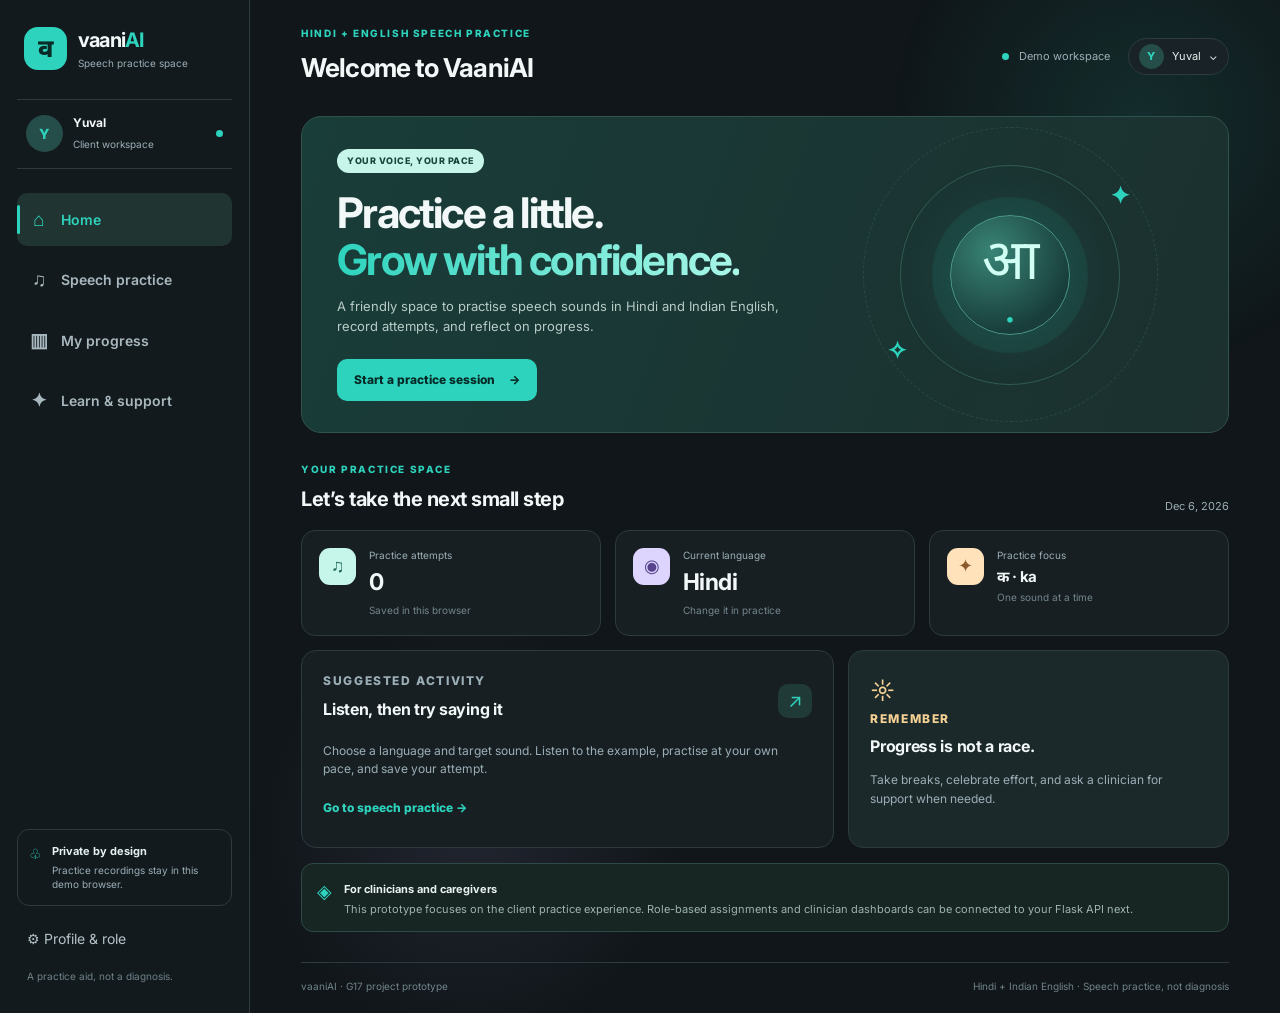
==== index.html @ ef5c7422 "Add files via upload" ====
<!doctype html>
<html lang="en">
<head>
  <meta charset="utf-8">
  <meta name="viewport" content="width=device-width,initial-scale=1">
  <title>VaaniAI | Speech Practice</title>
  <link rel="stylesheet" href="styles.css">
  <link rel="stylesheet" href="animations.css">
  <link rel="preconnect" href="https://fonts.googleapis.com">
  <link href="https://fonts.googleapis.com/css2?family=Inter:wght@400;500;600;700;800&family=Noto+Sans+Devanagari:wght@400;500;600;700&display=swap" rel="stylesheet">
</head>
<body>
<div class="app">
  <aside class="sidebar" id="sidebar">
    <a class="brand" href="#" aria-label="VaaniAI home"><span class="logo">व</span><span><b>vaani<span>AI</span></b><small>Speech practice space</small></span></a>
    <div class="user-card"><div class="user-avatar" id="userAvatar">Y</div><div><strong id="userName">Yuval</strong><small id="roleLabel">Client workspace</small></div><span class="online-dot"></span></div>
    <nav>
      <button class="nav active" data-tab="home"><span>⌂</span> Home</button>
      <button class="nav" data-tab="practice"><span>♫</span> Speech practice</button>
      <button class="nav" data-tab="progress"><span>▥</span> My progress</button>
      <button class="nav" data-tab="learn"><span>✦</span> Learn & support</button>
    </nav>
    <div class="side-bottom">
      <div class="privacy"><span>♧</span><div><b>Private by design</b><small>Practice recordings stay in this demo browser.</small></div></div>
      <button class="side-action" id="profileBtn">⚙ Profile & role</button>
      <p class="side-foot">A practice aid, not a diagnosis.</p>
    </div>
  </aside>

  <main class="main">
    <header class="topbar">
      <button class="menu-button" id="menuButton" aria-label="Open menu">☰</button>
      <div><p class="overline">HINDI + ENGLISH SPEECH PRACTICE</p><h1 id="pageTitle">Welcome to VaaniAI</h1></div>
      <div class="top-right"><span class="secure"><i></i> Demo workspace</span><button class="user-chip" id="userChip"><span id="chipInitial">Y</span><span id="chipName">Yuval</span>⌄</button></div>
    </header>

    <section class="screen active" id="home">
      <div class="welcome">
        <div class="welcome-copy">
          <span class="tag">YOUR VOICE, YOUR PACE</span>
          <h2>Practice a little.<br><em>Grow with confidence.</em></h2>
          <p>A friendly space to practise speech sounds in Hindi and Indian English, record attempts, and reflect on progress.</p>
          <button class="button primary" data-go="practice">Start a practice session <span>→</span></button>
        </div>
        <div class="welcome-art" aria-hidden="true"><div class="ring ring1"></div><div class="ring ring2"></div><div class="speech-orb"><em id="orbLetter">आ</em><span>•</span></div><div class="wave"><i></i><i></i><i></i><i></i><i></i><i></i><i></i><i></i><i></i><i></i><i></i></div><b class="star star1">✦</b><b class="star star2">✧</b></div>
      </div>
      <div class="section-head"><div><p class="overline">YOUR PRACTICE SPACE</p><h2>Let’s take the next small step</h2></div><span class="date" id="today"></span></div>
      <div class="metrics">
        <article class="metric"><span class="metric-icon teal">♫</span><div><small>Practice attempts</small><strong id="attemptCount">0</strong><p>Saved in this browser</p></div></article>
        <article class="metric"><span class="metric-icon violet">◉</span><div><small>Current language</small><strong id="homeLanguage">Hindi</strong><p>Change it in practice</p></div></article>
        <article class="metric"><span class="metric-icon amber">✦</span><div><small>Practice focus</small><strong class="small-strong" id="homeFocus">Choose a sound</strong><p>One sound at a time</p></div></article>
      </div>
      <div class="home-grid">
        <article class="panel next-step"><div class="panel-head"><div><p class="overline">SUGGESTED ACTIVITY</p><h3>Listen, then try saying it</h3></div><span class="arrow-bubble">↗</span></div><p>Choose a language and target sound. Listen to the example, practise at your own pace, and save your attempt.</p><button class="link-button" data-go="practice">Go to speech practice →</button></article>
        <article class="panel encouragement"><span class="sun">☼</span><p class="overline">REMEMBER</p><h3>Progress is not a race.</h3><p>Take breaks, celebrate effort, and ask a clinician for support when needed.</p></article>
      </div>
      <div class="role-strip"><span>◈</span><div><b>For clinicians and caregivers</b><p>This prototype focuses on the client practice experience. Role-based assignments and clinician dashboards can be connected to your Flask API next.</p></div></div>
    </section>

    <section class="screen" id="practice">
      <div class="page-intro"><div><p class="overline">GUIDED TRAINING · UC2–UC9</p><h2>Speech practice</h2><p>Pick a language, select a sound, listen, and record a practice attempt.</p></div><div class="intro-symbol">♫</div></div>
      <div class="safety-note"><span>ⓘ</span><p><b>Friendly reminder:</b> this interface supports practice and reflection only. It does not diagnose a speech disorder or replace a speech-language professional.</p></div>
      <div class="practice-layout">
        <div class="panel practice-settings">
          <div class="panel-title"><span class="number">01</span><div><h3>Choose your practice</h3><p>Start with a language and target sound.</p></div></div>
          <label class="field">Practice language<select id="languageSelect"><option value="Hindi">Hindi · हिन्दी</option><option value="English">Indian English</option></select></label>
          <label class="field">Target sound<select id="soundSelect"></select></label>
          <div class="sound-card"><div class="sound-letter" id="soundLetter">क</div><div><span class="mini-label">TODAY’S SOUND</span><h3 id="soundName">क · ka</h3><p id="soundDescription">Listen to the example, then try saying it.</p></div></div>
          <div class="word-list"><span class="mini-label">PRACTICE WORDS</span><div id="wordChips"></div></div>
          <div class="practice-actions"><button class="button outline" id="listenButton">▶ Listen to example</button><button class="button primary" id="recordButton">● Start recording</button></div>
          <p class="record-status" id="recordStatus">Microphone is off. Start recording when you’re ready.</p>
        </div>
        <div class="panel activity-panel">
          <div class="panel-title"><span class="number">02</span><div><h3>Your attempt</h3><p>Record locally and review before saving.</p></div></div>
          <div class="record-visual" id="recordVisual"><div class="mic-circle">🎙</div><div class="visual-bars"><i></i><i></i><i></i><i></i><i></i><i></i><i></i><i></i><i></i><i></i><i></i><i></i><i></i></div><b id="recordVisualText">Ready when you are</b><small id="recordTimer">00:00</small></div>
          <audio id="audioPlayback" controls hidden></audio>
          <label class="field">How did it feel? <select id="feelingSelect"><option>Easy</option><option>Okay with practice</option><option>Challenging</option><option>Prefer not to say</option></select></label>
          <label class="field">Optional note<textarea id="attemptNote" rows="3" placeholder="What did you notice? (optional)"></textarea></label>
          <button class="button primary full" id="saveAttempt">Save practice attempt</button>
          <p class="small-disclaimer">Prototype note: recordings stay in memory during this page session and are not uploaded to a server.</p>
        </div>
      </div>
    </section>

    <section class="screen" id="progress">
      <div class="page-intro"><div><p class="overline">YOUR JOURNEY</p><h2>My progress</h2><p>Review saved attempts and notice your practice habits over time.</p></div><div class="intro-symbol">▥</div></div>
      <div class="progress-summary">
        <article class="progress-card"><small>Saved attempts</small><strong id="progressTotal">0</strong><span>Across all practice sessions</span></article>
        <article class="progress-card"><small>Languages explored</small><strong id="languageTotal">0</strong><span>Based on saved attempts</span></article>
        <article class="progress-card"><small>Most practised sound</small><strong id="mostPracticed">—</strong><span>From your saved attempts</span></article>
      </div>
      <div class="panel history-panel"><div class="panel-head"><div><p class="overline">SESSION LOG</p><h3>Your recent attempts</h3></div><button class="button outline" id="exportButton">Export CSV ↓</button></div><div id="attemptHistory" class="attempt-history"></div></div>
      <div class="role-strip"><span>ⓘ</span><div><b>About progress feedback</b><p>These counts describe saved practice activity only. They are not clinical scores, speech accuracy measurements, or a diagnosis.</p></div></div>
    </section>

    <section class="screen" id="learn">
      <div class="page-intro"><div><p class="overline">SUPPORTIVE PRACTICE</p><h2>Learn & support</h2><p>Simple tips for a calm, positive practice routine.</p></div><div class="intro-symbol">✦</div></div>
      <div class="feature-resource"><div class="feature-symbol">आ</div><div><span class="tag">START HERE</span><h3>Make practice feel comfortable</h3><p>Choose a quiet place, keep practice sessions short, and encourage trying without pressure. Every attempt is useful information.</p></div></div>
      <div class="resource-grid">
        <article class="resource-card"><div class="resource-icon teal">耳</div><span class="mini-label">LISTENING</span><h3>Listen before speaking</h3><p>Listen to the example sound carefully. Repeat it at a comfortable pace and take breaks when needed.</p><button class="link-button learn-more" data-topic="listening">Read tips →</button></article>
        <article class="resource-card"><div class="resource-icon violet">♫</div><span class="mini-label">SPEAKING</span><h3>Practise without pressure</h3><p>Try a sound in a word, then return to it later. Avoid treating one difficult attempt as failure.</p><button class="link-button learn-more" data-topic="speaking">Read tips →</button></article>
        <article class="resource-card"><div class="resource-icon amber">♡</div><span class="mini-label">CAREGIVERS</span><h3>Encourage communication</h3><p>Listen patiently, allow time to respond, and praise effort rather than demanding perfect repetition.</p><button class="link-button learn-more" data-topic="caregiver">Read tips →</button></article>
        <article class="resource-card"><div class="resource-icon blue">♧</div><span class="mini-label">CLINICIANS</span><h3>Use professional guidance</h3><p>Practice targets and interpretations should be guided by a qualified speech-language professional.</p><button class="link-button learn-more" data-topic="clinician">Read tips →</button></article>
      </div>
      <div class="safety-note"><span>ⓘ</span><p>VaaniAI is designed as a practice aid. Do not use this demo to make diagnostic decisions. Seek a qualified professional for concerns about speech development.</p></div>
    </section>

    <footer><span>vaaniAI · G17 project prototype</span><span>Hindi + Indian English · Speech practice, not diagnosis</span></footer>
  </main>
</div>

<div class="toast" id="toast" role="status" aria-live="polite"></div>
<div class="modal-shade" id="modalShade" hidden><div class="modal" role="dialog" aria-modal="true" aria-labelledby="modalTitle"><button class="modal-x" id="modalX" aria-label="Close">×</button><p class="overline">PRACTICE GUIDANCE</p><h2 id="modalTitle">Helpful tips</h2><div id="modalContent"></div><button class="button primary" id="modalOkay">Got it</button></div></div>
<script src="app.js"></script>
</body>
</html>
---- styles.css ----
*{box-sizing:border-box} :root{--bg:#101619;--panel:#171f23;--panel2:#1c282b;--line:#2d3b41;--text:#f2f7f7;--muted:#9baeb6;--teal:#2ed3bd;--teal2:#baf4e9;--violet:#ded5ff;--amber:#ffe2ba;--blue:#d6eaff}body{margin:0;background:var(--bg);color:var(--text);font:14px/1.55 Inter,"Noto Sans Devanagari",sans-serif}button,input,select,textarea{font:inherit}button{cursor:pointer}.app{display:flex;min-height:100vh}.sidebar{width:250px;flex-shrink:0;background:#131a1e;border-right:1px solid var(--line);padding:25px 17px 18px;display:flex;flex-direction:column;min-height:100vh}.brand{display:flex;align-items:center;gap:11px;padding:0 7px 27px;text-decoration:none;color:var(--text)}.logo{width:43px;height:43px;border-radius:14px;display:grid;place-items:center;background:var(--teal);color:#092a26;font-size:25px;font-weight:800}.brand b{font-size:20px;letter-spacing:-.8px}.brand b span{color:var(--teal)}.brand small{display:block;color:var(--muted);font-size:10px;margin-top:0}.user-card{display:flex;align-items:center;gap:10px;padding:14px 9px;border-block:1px solid var(--line);margin-bottom:24px}.user-avatar{width:37px;height:37px;border-radius:50%;display:grid;place-items:center;background:#254d49;color:var(--teal);font-weight:800}.user-card strong{font-size:12px;display:block}.user-card small{font-size:10px;color:var(--muted)}.online-dot{width:7px;height:7px;border-radius:50%;background:var(--teal);margin-left:auto}.sidebar nav{display:grid;gap:7px}.nav{display:flex;gap:13px;align-items:center;border:0;background:transparent;color:#a8b8be;text-align:left;padding:12px 13px;border-radius:10px;font-weight:600}.nav span{width:18px;font-size:19px;text-align:center}.nav:hover,.nav.active{background:#203431;color:var(--teal)}.side-bottom{margin-top:auto}.privacy{display:flex;gap:10px;padding:13px 11px;border:1px solid var(--line);border-radius:12px;color:var(--teal);margin-bottom:12px}.privacy b{display:block;color:#e5f0f0;font-size:11px}.privacy small{display:block;color:var(--muted);font-size:10px;line-height:1.45;margin-top:3px}.side-action{background:transparent;border:0;color:#b5c3c8;padding:10px;width:100%;text-align:left}.side-foot{color:#6f8289;font-size:10px;padding:0 10px}.main{width:calc(100% - 250px);max-width:1600px;padding:26px clamp(20px,4vw,58px) 18px;margin:0 auto}.topbar{display:flex;align-items:center;justify-content:space-between;gap:16px;margin-bottom:28px}.overline{font-size:10px;letter-spacing:1.6px;font-weight:800;color:var(--teal);margin:0 0 6px}.topbar h1{font-size:26px;letter-spacing:-.9px;margin:0}.top-right{display:flex;align-items:center;gap:18px}.secure{font-size:11px;color:var(--muted)}.secure i{display:inline-block;width:7px;height:7px;border-radius:50%;background:var(--teal);margin-right:7px;box-shadow:0 0 0 4px #203b37}.user-chip{display:flex;align-items:center;gap:8px;background:#192226;border:1px solid var(--line);border-radius:24px;padding:5px 10px;color:#e9f0f1;font-size:11px}.user-chip span:first-child{width:25px;height:25px;border-radius:50%;display:grid;place-items:center;background:#254d49;color:var(--teal);font-weight:800}.menu-button{display:none;background:#1b2529;border:1px solid var(--line);color:var(--text);border-radius:9px;padding:8px}.screen{display:none;animation:appear .2s ease}.screen.active{display:block}@keyframes appear{from{opacity:.4;transform:translateY(3px)}to{opacity:1;transform:none}}.welcome{min-height:285px;border:1px solid #31534d;border-radius:20px;background:linear-gradient(110deg,#193d39,#1b302f 62%,#202d30);padding:31px 35px;display:flex;align-items:center;position:relative;overflow:hidden}.welcome-copy{max-width:520px;position:relative;z-index:2}.tag{display:inline-block;border-radius:30px;background:#c7f5e9;color:#17463d;padding:5px 10px;font-size:9px;letter-spacing:.5px;font-weight:800}.welcome h2{font-size:clamp(31px,3.3vw,44px);line-height:1.12;letter-spacing:-1.8px;margin:16px 0 13px}.welcome h2 em{font-style:normal;color:var(--teal)}.welcome p{color:#b7cbc7;font-size:13px;max-width:450px;margin:0 0 22px}.button{display:inline-flex;align-items:center;justify-content:center;gap:14px;padding:11px 16px;border-radius:10px;font-size:12px;font-weight:800;border:1px solid transparent;transition:.15s}.button:hover{transform:translateY(-1px);filter:brightness(1.06)}.primary{background:var(--teal);color:#062a26}.outline{background:transparent;border-color:#3a4a50;color:#e9f0f0}.welcome-art{position:absolute;right:2%;top:0;width:43%;height:100%;display:grid;place-items:center}.ring{position:absolute;width:220px;height:220px;border:1px solid #4e8b7e77;border-radius:50%}.ring2{width:295px;height:295px;border-style:dashed;opacity:.6}.speech-orb{width:120px;height:120px;border-radius:50%;display:grid;place-items:center;background:radial-gradient(circle at 35% 30%,#398476,#183d3a 72%);border:1px solid #4a9987;box-shadow:0 0 0 18px #2ed3bd13,0 0 60px #2ed3bd25;color:#d1fff4;font-size:56px;z-index:2}.speech-orb span{font-size:18px;color:var(--teal)}.wave{position:absolute;display:flex;align-items:center;gap:6px;opacity:.2}.wave i{width:4px;height:28px;background:var(--teal);border-radius:9px}.wave i:nth-child(2n){height:60px}.wave i:nth-child(3n){height:90px}.star{position:absolute;color:var(--teal);font-size:24px}.star1{top:19%;right:20%}.star2{bottom:20%;left:19%}.section-head{display:flex;align-items:end;justify-content:space-between;margin:29px 0 15px}.section-head h2{font-size:20px;margin:0;letter-spacing:-.5px}.date{font-size:11px;color:var(--muted)}.metrics{display:grid;grid-template-columns:repeat(3,minmax(0,1fr));gap:14px}.metric{background:var(--panel);border:1px solid var(--line);border-radius:14px;padding:17px;display:flex;gap:13px;align-items:flex-start}.metric-icon{width:37px;height:37px;flex-shrink:0;border-radius:11px;display:grid;place-items:center;font-size:18px}.metric-icon.teal,.resource-icon.teal{background:#c6f5e9;color:#1d655a}.metric-icon.violet,.resource-icon.violet{background:var(--violet);color:#58438d}.metric-icon.amber,.resource-icon.amber{background:var(--amber);color:#8a5a2c}.resource-icon.blue{background:var(--blue);color:#315d80}.metric small{display:block;color:var(--muted);font-size:10px}.metric strong{display:block;font-size:23px;letter-spacing:-.6px;margin:2px 0}.metric strong.small-strong{font-size:15px}.metric p{font-size:10px;color:#73868d;margin:0}.home-grid{display:grid;grid-template-columns:1.4fr 1fr;gap:14px;margin-top:14px}.panel{background:var(--panel);border:1px solid var(--line);border-radius:15px;padding:21px}.panel-head{display:flex;justify-content:space-between;align-items:center;gap:15px}.panel h3{font-size:16px;margin:0 0 8px;letter-spacing:-.3px}.panel p{color:var(--muted);font-size:12px}.next-step>p{max-width:540px}.arrow-bubble{width:34px;height:34px;border-radius:10px;display:grid;place-items:center;background:#203b37;color:var(--teal);font-size:19px}.link-button{background:transparent;border:0;color:var(--teal);font-size:12px;font-weight:800;padding:8px 0}.encouragement{background:#1c292b}.sun{font-size:24px;color:#f5d294}.encouragement .overline{color:#f5d294}.role-strip{display:flex;gap:12px;align-items:flex-start;margin-top:15px;border:1px solid #2f4a46;background:#172523;border-radius:12px;padding:13px 15px;color:var(--teal)}.role-strip>span{font-size:19px}.role-strip b{color:#e8f3f1;font-size:11px}.role-strip p{font-size:11px;color:#9eb4b0;margin:3px 0 0}.page-intro{display:flex;justify-content:space-between;align-items:center;margin:4px 0 22px}.page-intro h2{font-size:27px;letter-spacing:-.8px;margin:0}.page-intro p:not(.overline){color:var(--muted);font-size:12px;margin:5px 0 0}.intro-symbol{width:55px;height:55px;flex-shrink:0;border-radius:17px;background:#1c3c38;border:1px solid #31524c;color:var(--teal);display:grid;place-items:center;font-size:27px}.safety-note{display:flex;gap:12px;background:#192c2c;border:1px solid #31524b;border-radius:12px;padding:12px 15px;color:#b7d1cc;margin-bottom:16px}.safety-note>span{font-size:18px;color:var(--teal)}.safety-note p{font-size:11px;margin:0}.safety-note b{color:#e9fbf7}.practice-layout{display:grid;grid-template-columns:1.15fr 1fr;gap:15px}.panel-title{display:flex;align-items:center;gap:12px;margin-bottom:22px}.number{width:37px;height:37px;flex-shrink:0;display:grid;place-items:center;background:#244642;color:var(--teal);border-radius:11px;font-weight:800}.panel-title h3{margin:0;font-size:15px}.panel-title p{margin:3px 0 0;font-size:11px}.field{display:flex;flex-direction:column;gap:7px;color:#dce7e8;font-size:11px;font-weight:700;margin-bottom:15px}.field select,.field textarea{width:100%;background:#11191d;border:1px solid #34444a;border-radius:9px;padding:11px 12px;color:#dfe9e9;outline:none}.field select:focus,.field textarea:focus{border-color:var(--teal)}.field textarea{resize:vertical}.sound-card{display:flex;align-items:center;gap:15px;background:#1b2d2d;border:1px solid #31504b;border-radius:13px;padding:15px;margin:18px 0}.sound-letter{width:62px;height:62px;display:grid;place-items:center;background:#c8f5e9;color:#174c42;border-radius:15px;font-size:31px;font-family:"Noto Sans Devanagari",sans-serif}.mini-label{font-size:9px;letter-spacing:1.1px;color:var(--teal);font-weight:800}.sound-card h3{font-size:17px;margin:2px 0}.sound-card p{font-size:11px;margin:0}.word-list{margin-bottom:19px}.word-list>div{display:flex;flex-wrap:wrap;gap:7px;margin-top:8px}.word-chip{border:1px solid #36474c;background:#202a2e;border-radius:8px;padding:5px 9px;color:#dce8e8;font-size:11px}.practice-actions{display:flex;gap:9px;flex-wrap:wrap}.record-status{font-size:10px!important;margin:10px 0 0!important}.record-visual{min-height:190px;display:flex;flex-direction:column;align-items:center;justify-content:center;border:1px dashed #3c5558;background:radial-gradient(circle,#203735,#172124 68%);border-radius:14px;margin-bottom:18px;position:relative;overflow:hidden}.mic-circle{width:60px;height:60px;border-radius:50%;display:grid;place-items:center;background:#264d47;font-size:27px;box-shadow:0 0 0 10px #2ed3bd10}.visual-bars{height:40px;display:flex;align-items:center;gap:4px;margin:11px 0}.visual-bars i{width:3px;height:9px;background:#3f8278;border-radius:5px}.record-visual.recording .visual-bars i{animation:pulse .6s infinite alternate}.visual-bars i:nth-child(2n){animation-delay:.15s}.visual-bars i:nth-child(3n){animation-delay:.3s}@keyframes pulse{to{height:35px;background:var(--teal)}}.record-visual b{font-size:11px}.record-visual small{color:var(--muted);margin-top:3px}.full{width:100%}.small-disclaimer{font-size:10px!important;color:#71868c!important;margin:12px 0 0}.progress-summary{display:grid;grid-template-columns:repeat(3,minmax(0,1fr));gap:14px;margin-bottom:16px}.progress-card{background:var(--panel);border:1px solid var(--line);border-radius:14px;padding:19px}.progress-card small,.progress-card span{display:block;color:var(--muted);font-size:10px}.progress-card strong{display:block;font-size:27px;margin:7px 0 2px}.history-panel{padding:22px}.attempt-history{display:grid;gap:10px;margin-top:16px}.attempt-row{display:flex;justify-content:space-between;gap:14px;padding:14px;border:1px solid #2d3b41;border-radius:11px;background:#141c20}.attempt-row h4{margin:0 0 4px;font-size:12px}.attempt-row p{margin:3px 0;font-size:10px;white-space:pre-wrap}.attempt-tag{font-size:10px;color:var(--teal);white-space:nowrap}.empty{padding:40px 15px;text-align:center;border:1px dashed #35464b;border-radius:12px;color:var(--muted);font-size:12px}.feature-resource{display:flex;gap:18px;align-items:center;padding:23px;background:linear-gradient(110deg,#1b3c38,#202c2d);border:1px solid #34534d;border-radius:16px;margin-bottom:16px}.feature-symbol{width:68px;height:68px;flex-shrink:0;display:grid;place-items:center;background:#2c655a;border-radius:18px;color:#d3fff3;font-size:34px;font-family:"Noto Sans Devanagari",sans-serif}.feature-resource h3{font-size:19px;margin:10px 0 4px}.feature-resource p{font-size:12px;color:#b6c9c5;margin:0;max-width:720px}.resource-grid{display:grid;grid-template-columns:repeat(2,minmax(0,1fr));gap:14px}.resource-card{padding:20px;background:var(--panel);border:1px solid var(--line);border-radius:14px}.resource-icon{width:39px;height:39px;border-radius:11px;display:grid;place-items:center;font-size:18px;margin-bottom:13px}.resource-card h3{font-size:15px;margin:7px 0}.resource-card p{font-size:11px;color:var(--muted);min-height:42px}.main footer{display:flex;justify-content:space-between;gap:10px;border-top:1px solid var(--line);padding-top:16px;margin-top:30px;color:#71848b;font-size:10px}.toast{position:fixed;right:24px;bottom:24px;z-index:30;background:#d1f8ed;color:#133c36;padding:13px 17px;border-radius:10px;box-shadow:0 10px 30px #0005;font-weight:800;font-size:12px;opacity:0;transform:translateY(8px);pointer-events:none;transition:.2s}.toast.show{opacity:1;transform:none}.modal-shade{position:fixed;inset:0;background:#0009;display:grid;place-items:center;padding:20px;z-index:40}.modal-shade[hidden]{display:none}.modal{width:min(100%,470px);background:#172125;border:1px solid var(--line);border-radius:17px;padding:27px;position:relative}.modal h2{margin:0 0 12px;font-size:22px}.modal li,.modal p{font-size:12px;color:#b7c7cc}.modal-x{position:absolute;right:15px;top:10px;border:0;background:none;color:var(--muted);font-size:27px}.menu-button{font-size:18px}
@media(max-width:1050px){.sidebar{width:220px}.main{width:calc(100% - 220px);padding:23px}.welcome{padding:26px}.welcome-art{right:-7%;width:42%}.home-grid{grid-template-columns:1fr}.practice-layout{grid-template-columns:1fr}.metrics{gap:9px}.metric{padding:13px;gap:9px}}
@media(max-width:720px){.app{display:block}.sidebar{position:fixed;z-index:50;left:-270px;top:0;bottom:0;width:250px;transition:left .25s;box-shadow:15px 0 35px #0005}.sidebar.open{left:0}.main{width:100%;padding:18px 15px}.topbar{justify-content:flex-start;gap:10px;margin-bottom:22px}.menu-button{display:block}.topbar h1{font-size:21px}.top-right{margin-left:auto;gap:7px}.secure{display:none}.user-chip{padding:4px 6px}.user-chip #chipName{display:none}.welcome{min-height:330px;padding:24px 20px;align-items:flex-start}.welcome h2{font-size:33px}.welcome-copy{max-width:100%}.welcome p{max-width:95%}.welcome-art{width:80%;height:150px;right:-22%;top:auto;bottom:-20px;opacity:.35}.speech-orb{width:85px;height:85px;font-size:42px}.ring{width:150px;height:150px}.ring2{width:205px;height:205px}.section-head{align-items:flex-start;flex-direction:column;gap:8px}.section-head h2{font-size:18px}.metrics,.progress-summary{grid-template-columns:1fr}.metric{align-items:center}.metric-icon{flex-shrink:0}.page-intro h2{font-size:23px}.intro-symbol{width:45px;height:45px}.page-intro{gap:10px}.practice-actions .button{flex:1}.panel{padding:17px}.form-footer{flex-direction:column}.resource-grid{grid-template-columns:1fr}.feature-resource{align-items:flex-start;padding:17px;gap:13px}.feature-symbol{width:48px;height:48px;font-size:25px}.feature-resource h3{font-size:16px}.main footer{flex-direction:column}.panel-head{align-items:flex-start}.attempt-row{flex-direction:column}.attempt-tag{white-space:normal}}
---- animations.css ----
/* ==========================================================================
   VaaniAI — animation layer
   Load AFTER styles.css. Everything here is decorative; the
   prefers-reduced-motion block at the bottom switches it all off.
   ========================================================================== */

:root{
  --ease-out:cubic-bezier(.22,1,.36,1);
  --ease-spring:cubic-bezier(.34,1.56,.64,1);
}

/* ---------- Shared keyframes ---------- */
@keyframes riseIn{from{opacity:0;transform:translateY(16px)}}
@keyframes fadeIn{from{opacity:0}}
@keyframes dropIn{from{opacity:0;transform:translateY(-12px)}}
@keyframes slideInLeft{from{opacity:0;transform:translateX(-28px)}}
@keyframes slideIn{from{opacity:0;transform:translateX(-18px)}}
@keyframes screenIn{from{opacity:0;transform:translateY(10px)}}
@keyframes bob{0%,100%{transform:translateY(0)}50%{transform:translateY(-6px)}}
@keyframes spinSlow{to{transform:rotate(360deg)}}
@keyframes blink{0%,100%{opacity:1}50%{opacity:.25}}
@keyframes ping{0%{box-shadow:0 0 0 0 #2ed3bd88}70%,100%{box-shadow:0 0 0 8px #2ed3bd00}}
@keyframes btnGlow{0%,100%{box-shadow:0 0 0 0 #2ed3bd55}50%{box-shadow:0 0 0 10px #2ed3bd00}}
@keyframes bump{0%{transform:scale(.7);opacity:.4}60%{transform:scale(1.18);opacity:1}100%{transform:none;opacity:1}}

/* ---------- Ambient background glow ---------- */
body::before,body::after{content:"";position:fixed;z-index:-1;border-radius:50%;pointer-events:none}
body::before{width:520px;height:520px;top:-140px;right:-120px;background:radial-gradient(circle,#2ed3bd1f,transparent 68%);animation:drift1 18s ease-in-out infinite alternate}
body::after{width:460px;height:460px;bottom:-160px;left:240px;background:radial-gradient(circle,#b9a6ff1a,transparent 68%);animation:drift2 22s ease-in-out infinite alternate}
@keyframes drift1{to{transform:translate3d(-160px,120px,0) scale(1.15)}}
@keyframes drift2{to{transform:translate3d(180px,-110px,0) scale(1.2)}}

/* ---------- Sidebar ---------- */
@media(min-width:721px){
  .sidebar{animation:slideInLeft .6s var(--ease-out) backwards}
}
.logo{transition:transform .35s var(--ease-spring);animation:bump .8s var(--ease-spring) .2s backwards}
.brand:hover .logo{transform:rotate(-8deg) scale(1.08)}
.user-card{animation:riseIn .5s var(--ease-out) .2s backwards}
.online-dot,.secure i{animation:ping 2s ease-out infinite}
.secure i{box-shadow:none}

.nav{position:relative;transition:background .25s,color .25s,transform .25s var(--ease-out);animation:riseIn .5s var(--ease-out) backwards}
.sidebar nav .nav:nth-child(1){animation-delay:.3s}
.sidebar nav .nav:nth-child(2){animation-delay:.36s}
.sidebar nav .nav:nth-child(3){animation-delay:.42s}
.sidebar nav .nav:nth-child(4){animation-delay:.48s}
.nav:hover{transform:translateX(4px)}
.nav span{display:inline-block;transition:transform .3s var(--ease-spring)}
.nav:hover span{transform:rotate(-12deg) scale(1.2)}
.nav.active::before{content:"";position:absolute;left:0;top:22%;bottom:22%;width:3px;border-radius:3px;background:var(--teal);animation:barGrow .4s var(--ease-spring)}
@keyframes barGrow{from{transform:scaleY(0)}}
.privacy,.side-action{transition:border-color .25s,color .25s,background .25s}
.privacy:hover{border-color:#3f6a63}
.side-action:hover{color:var(--teal)}

/* ---------- Top bar ---------- */
.topbar{animation:dropIn .5s var(--ease-out) backwards}
#pageTitle.swap{animation:titleSwap .45s var(--ease-out)}
@keyframes titleSwap{from{opacity:0;transform:translateY(10px);filter:blur(4px)}}
.user-chip{transition:transform .25s var(--ease-spring),border-color .25s,background .25s}
.user-chip:hover{transform:translateY(-2px);border-color:var(--teal)}
.menu-button{transition:transform .25s var(--ease-spring)}
.menu-button:active{transform:scale(.9)}

/* ---------- Screen transitions & staggered reveals ---------- */
.screen.active{animation:screenIn .4s var(--ease-out) backwards}
.screen.active>*{animation:riseIn .6s var(--ease-out) backwards}
.screen.active>*:nth-child(1){animation-delay:.04s}
.screen.active>*:nth-child(2){animation-delay:.1s}
.screen.active>*:nth-child(3){animation-delay:.16s}
.screen.active>*:nth-child(4){animation-delay:.22s}
.screen.active>*:nth-child(5){animation-delay:.28s}
.screen.active>*:nth-child(n+6){animation-delay:.34s}
/* grids hand the stagger down to their own children */
.screen.active>.metrics,.screen.active>.progress-summary,.screen.active>.home-grid,
.screen.active>.resource-grid,.screen.active>.practice-layout{animation:none}
.metrics>*,.progress-summary>*,.home-grid>*,.resource-grid>*,.practice-layout>*{animation:riseIn .6s var(--ease-out) backwards}
.metrics>:nth-child(1),.progress-summary>:nth-child(1),.home-grid>:nth-child(1),.resource-grid>:nth-child(1),.practice-layout>:nth-child(1){animation-delay:.2s}
.metrics>:nth-child(2),.progress-summary>:nth-child(2),.home-grid>:nth-child(2),.resource-grid>:nth-child(2),.practice-layout>:nth-child(2){animation-delay:.28s}
.metrics>:nth-child(3),.progress-summary>:nth-child(3),.resource-grid>:nth-child(3){animation-delay:.36s}
.resource-grid>:nth-child(4){animation-delay:.44s}

/* ---------- Home hero ---------- */
.screen.active>.welcome{
  animation:riseIn .6s var(--ease-out) backwards,bgShift 14s ease-in-out infinite alternate;
  background-size:160% 160%;
}
@keyframes bgShift{from{background-position:0 50%}to{background-position:100% 50%}}
.welcome-copy>*{animation:riseIn .7s var(--ease-out) backwards}
.welcome-copy>:nth-child(1){animation-delay:.15s}
.welcome-copy>:nth-child(2){animation-delay:.25s}
.welcome-copy>:nth-child(3){animation-delay:.35s}
.welcome-copy>.button{animation:riseIn .7s var(--ease-out) .45s backwards,btnGlow 2.8s ease-in-out 1.4s infinite}
.welcome h2 em{
  background:linear-gradient(90deg,var(--teal),#a9f7e8,var(--teal));
  background-size:200% 100%;
  -webkit-background-clip:text;background-clip:text;
  -webkit-text-fill-color:transparent;color:transparent;
  animation:shimmer 5s linear infinite;
}
@keyframes shimmer{to{background-position:200% 0}}

.ring1{animation:ringPulse 4s ease-in-out infinite}
.ring2{animation:spinSlow 40s linear infinite reverse}
@keyframes ringPulse{0%,100%{transform:scale(1);opacity:1}50%{transform:scale(1.07);opacity:.55}}
.speech-orb{animation:orbFloat 5s ease-in-out infinite,orbGlow 3s ease-in-out infinite}
@keyframes orbFloat{0%,100%{transform:translateY(0)}50%{transform:translateY(-10px)}}
@keyframes orbGlow{0%,100%{box-shadow:0 0 0 18px #2ed3bd13,0 0 60px #2ed3bd25}50%{box-shadow:0 0 0 28px #2ed3bd0a,0 0 90px #2ed3bd40}}
.speech-orb span{animation:blink 1.6s ease-in-out infinite}
#orbLetter{display:inline-block;font-style:normal;transition:opacity .3s,transform .35s var(--ease-spring)}
#orbLetter.out{opacity:0;transform:scale(.6) translateY(10px)}
.wave i{transform-origin:center;animation:eq 1.4s ease-in-out infinite}
.wave i:nth-child(3n+1){animation-delay:-.3s}
.wave i:nth-child(3n+2){animation-delay:-.7s}
.wave i:nth-child(3n){animation-delay:-1.1s}
@keyframes eq{0%,100%{transform:scaleY(.45)}50%{transform:scaleY(1.1)}}
.star{animation:twinkle 3s ease-in-out infinite}
.star2{animation-delay:1.2s}
@keyframes twinkle{0%,100%{opacity:.3;transform:scale(.8) rotate(0)}50%{opacity:1;transform:scale(1.25) rotate(20deg)}}
.sun{display:inline-block;animation:spinSlow 14s linear infinite}

/* ---------- Cards: lift, glow, spotlight ---------- */
.metric,.progress-card,.resource-card,.panel,.attempt-row,.feature-resource,.safety-note,.role-strip{
  transition:transform .3s var(--ease-out),border-color .3s,box-shadow .3s,background .3s;
}
.metric,.progress-card,.resource-card,.panel{position:relative}
.metric-icon,.resource-icon,.arrow-bubble{transition:transform .35s var(--ease-spring)}
.intro-symbol,.feature-symbol{animation:bob 4s ease-in-out infinite}
.feature-symbol{animation-duration:3.4s}

@media(hover:hover){
  .metric:hover,.progress-card:hover,.resource-card:hover{transform:translateY(-4px);border-color:#3f6a63;box-shadow:0 14px 34px #0006,0 0 0 1px #2ed3bd22}
  .panel:hover{border-color:#3a5650}
  .attempt-row:hover{transform:translateX(5px);border-color:#3f6a63}
  .metric:hover .metric-icon,.resource-card:hover .resource-icon{transform:rotate(-8deg) scale(1.12)}
  .panel:hover .arrow-bubble{transform:translate(3px,-3px) rotate(8deg)}
  .feature-resource:hover{border-color:#4a7d72}
  /* soft light that follows the pointer (--mx/--my are set from app.js) */
  .panel::before,.metric::before,.progress-card::before,.resource-card::before{
    content:"";position:absolute;inset:0;border-radius:inherit;pointer-events:none;opacity:0;transition:opacity .3s;
    background:radial-gradient(260px circle at var(--mx,50%) var(--my,50%),#2ed3bd14,transparent 65%);
  }
  .panel:hover::before,.metric:hover::before,.progress-card:hover::before,.resource-card:hover::before{opacity:1}
}

/* ---------- Buttons ---------- */
.button{position:relative;overflow:hidden;transition:transform .2s var(--ease-spring),filter .2s,box-shadow .25s,background .25s,border-color .25s,color .25s}
.button:hover{transform:translateY(-2px)}
.button:active{transform:translateY(0) scale(.96)}
.button>span{display:inline-block;transition:transform .25s var(--ease-spring)}
.button:hover>span{transform:translateX(4px)}
.primary:hover{box-shadow:0 8px 22px #2ed3bd40}
.outline:hover{border-color:var(--teal);color:var(--teal)}
.ripple{position:absolute;border-radius:50%;background:#ffffff55;pointer-events:none;transform:scale(0);animation:ripple .6s ease-out forwards}
.outline .ripple{background:#2ed3bd44}
@keyframes ripple{from{transform:scale(0);opacity:1}to{transform:scale(1);opacity:0}}
.button.is-recording{background:#ff8f85;color:#3a0d09;animation:recPulse 1.2s ease-in-out infinite}
@keyframes recPulse{0%,100%{box-shadow:0 0 0 0 #ff8f8566}50%{box-shadow:0 0 0 10px #ff8f8500}}
.button.is-speaking{border-color:var(--teal);color:var(--teal);animation:btnGlow 1.2s ease-in-out infinite}

.link-button{
  background:linear-gradient(var(--teal),var(--teal)) 0 calc(100% - 6px)/0 2px no-repeat;
  transition:background-size .3s var(--ease-out);
}
.link-button:hover{background-size:100% 2px}

/* ---------- Form fields ---------- */
.field select,.field textarea{transition:border-color .2s,box-shadow .25s}
.field select:focus,.field textarea:focus{box-shadow:0 0 0 3px #2ed3bd22}

/* ---------- Practice: sound card & word chips ---------- */
.sound-letter{transition:transform .35s var(--ease-spring)}
.sound-card:hover .sound-letter{transform:rotate(-6deg) scale(1.06)}
.sound-letter.swap{animation:letterSwap .55s var(--ease-spring)}
@keyframes letterSwap{
  0%{transform:scale(.4) rotate(-20deg);opacity:0}
  60%{transform:scale(1.15) rotate(4deg);opacity:1}
  100%{transform:none}
}
.sound-card.swap h3,.sound-card.swap p,.sound-card.swap .mini-label{animation:riseIn .4s var(--ease-out) backwards}
.sound-card.swap p{animation-delay:.08s}

.word-chip{
  transition:transform .2s var(--ease-spring),background .2s,border-color .2s,color .2s;
  animation:chipPop .45s var(--ease-spring) backwards;
  animation-delay:calc(var(--i,0)*70ms + .05s);
}
@keyframes chipPop{from{opacity:0;transform:translateY(8px) scale(.7)}}
.word-chip:hover{transform:translateY(-3px) scale(1.06);border-color:var(--teal);color:var(--teal);background:#223a38}
.word-chip:active{transform:scale(.94)}
.word-chip.is-speaking{border-color:var(--teal);color:#062a26;background:var(--teal);animation:chipSpeak .8s ease-in-out infinite}
@keyframes chipSpeak{0%,100%{transform:scale(1)}50%{transform:scale(1.1)}}

/* ---------- Practice: recording visual ---------- */
.mic-circle{position:relative;transition:transform .12s linear,background .3s}
.visual-bars i{transition:height .08s linear,background .2s;animation:idleBar 2.4s ease-in-out infinite}
.visual-bars i:nth-child(4n+1){animation-delay:-.4s}
.visual-bars i:nth-child(4n+2){animation-delay:-.9s}
.visual-bars i:nth-child(4n+3){animation-delay:-1.4s}
@keyframes idleBar{0%,100%{height:9px}50%{height:16px}}

.record-visual.recording .mic-circle{background:#2f6a61;animation:micBeat 1s ease-in-out infinite}
@keyframes micBeat{0%,100%{transform:scale(1)}50%{transform:scale(1.08)}}
.record-visual.recording .mic-circle::before,
.record-visual.recording .mic-circle::after{
  content:"";position:absolute;inset:0;border-radius:50%;border:2px solid var(--teal);
  animation:micRing 1.6s ease-out infinite;pointer-events:none;
}
.record-visual.recording .mic-circle::after{animation-delay:.8s}
@keyframes micRing{from{transform:scale(1);opacity:.7}to{transform:scale(2.1);opacity:0}}
.record-visual.recording small{color:#ff8f85;animation:blink 1s ease-in-out infinite}

/* when app.js is reading the microphone, bars + mic follow the real voice level */
.record-visual.live .visual-bars i{animation:none}
.record-visual.live .mic-circle{animation:none;transform:scale(calc(1 + var(--level,0)*.35))}

#recordVisualText.pop{animation:riseIn .45s var(--ease-out)}
#audioPlayback:not([hidden]){animation:riseIn .5s var(--ease-out)}
.record-status{transition:color .3s}

/* ---------- Progress ---------- */
.bump{animation:bump .5s var(--ease-spring)}
.attempt-row{
  animation:slideIn .55s var(--ease-out) backwards;
  animation-delay:calc(var(--i,0)*70ms);
}
.attempt-tag{display:inline-block;transition:transform .3s var(--ease-spring)}
.attempt-row:hover .attempt-tag{transform:scale(1.1)}
.empty{animation:fadeIn .6s ease backwards}
.empty::before{content:"🎙";display:block;font-size:30px;margin-bottom:8px;animation:bob 2.6s ease-in-out infinite}

/* ---------- Toast ---------- */
.toast{overflow:hidden;transform:translateY(24px) scale(.9);transition:opacity .3s,transform .45s var(--ease-spring)}
.toast.show{transform:none}
.toast::after{content:"";position:absolute;left:0;bottom:0;width:100%;height:3px;background:#2a9b8a;transform-origin:left;transform:scaleX(0)}
.toast.show::after{animation:toastBar 2.8s linear forwards}
@keyframes toastBar{from{transform:scaleX(1)}to{transform:scaleX(0)}}

/* ---------- Modal ---------- */
.modal-shade:not([hidden]){animation:fadeIn .25s ease backwards;backdrop-filter:blur(3px)}
.modal-shade:not([hidden]) .modal{animation:modalIn .5s var(--ease-spring) backwards}
@keyframes modalIn{from{opacity:0;transform:translateY(24px) scale(.92)}}
.modal li{animation:riseIn .45s var(--ease-out) backwards}
.modal li:nth-child(1){animation-delay:.18s}
.modal li:nth-child(2){animation-delay:.26s}
.modal li:nth-child(3){animation-delay:.34s}
.modal-x{transition:transform .3s var(--ease-spring),color .2s}
.modal-x:hover{transform:rotate(90deg);color:var(--text)}

/* ---------- Save celebration (sparks spawned by app.js) ---------- */
.spark{position:fixed;left:0;top:0;z-index:60;pointer-events:none;font-size:15px;animation:burst .9s var(--ease-out) forwards}
@keyframes burst{
  from{opacity:1;transform:translate(var(--x),var(--y)) scale(.4) rotate(0)}
  to{opacity:0;transform:translate(calc(var(--x) + var(--dx)),calc(var(--y) + var(--dy))) scale(1.2) rotate(var(--rot))}
}

/* ---------- Respect "reduce motion" ---------- */
@media(prefers-reduced-motion:reduce){
  *,*::before,*::after{
    animation-duration:.01ms!important;
    animation-iteration-count:1!important;
    animation-delay:0s!important;
    transition-duration:.01ms!important;
    scroll-behavior:auto!important;
  }
}
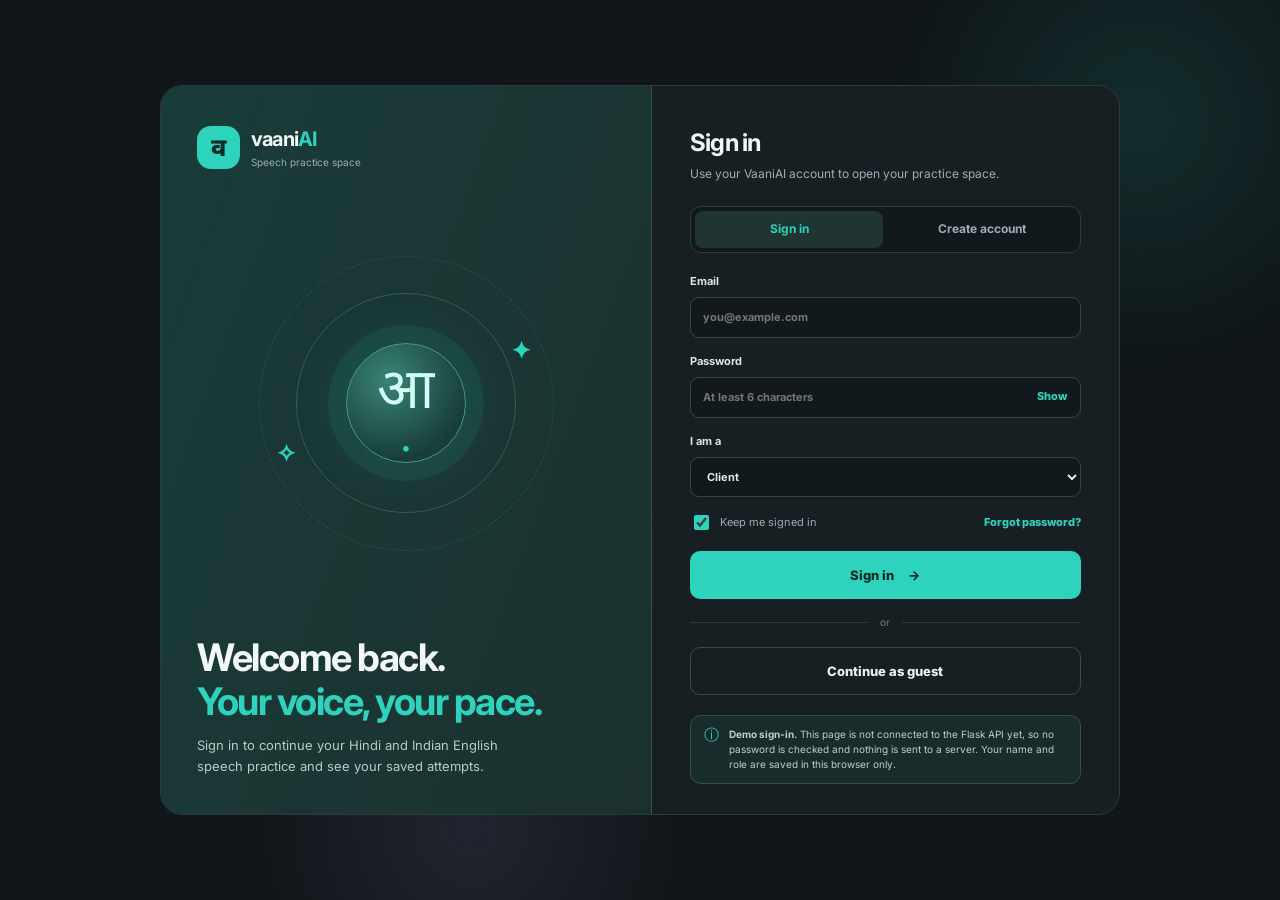
==== commit 005916ab: "Add files via upload" ====
--- a/index.html
+++ b/index.html
@@ -4,12 +4,90 @@
   <meta charset="utf-8">
   <meta name="viewport" content="width=device-width,initial-scale=1">
   <title>VaaniAI | Speech Practice</title>
+  <script>
+    /* Show the login screen first unless a demo session exists. */
+    try{if(!(localStorage.getItem("vaaniai_demo_signed_in")||sessionStorage.getItem("vaaniai_demo_signed_in")))document.documentElement.classList.add("logged-out")}catch(e){document.documentElement.classList.add("logged-out")}
+  </script>
   <link rel="stylesheet" href="styles.css">
   <link rel="stylesheet" href="animations.css">
   <link rel="preconnect" href="https://fonts.googleapis.com">
   <link href="https://fonts.googleapis.com/css2?family=Inter:wght@400;500;600;700;800&family=Noto+Sans+Devanagari:wght@400;500;600;700&display=swap" rel="stylesheet">
 </head>
 <body>
+<!-- ===== Login screen (shown when signed out) ===== -->
+<div class="login-shell" id="loginView">
+  <div class="login-card">
+
+    <section class="login-hero" aria-hidden="false">
+      <a class="brand" href="#" aria-label="VaaniAI home"><span class="logo">व</span><span><b>vaani<span>AI</span></b><small>Speech practice space</small></span></a>
+
+      <div class="hero-art" aria-hidden="true">
+        <div class="ring ring1"></div><div class="ring ring2"></div>
+        <div class="speech-orb"><em id="loginOrbLetter">आ</em><span>•</span></div>
+        <div class="wave"><i></i><i></i><i></i><i></i><i></i><i></i><i></i><i></i><i></i><i></i><i></i></div>
+        <b class="star star1">✦</b><b class="star star2">✧</b>
+      </div>
+
+      <div>
+        <h1>Welcome back.<br><em>Your voice, your pace.</em></h1>
+        <p>Sign in to continue your Hindi and Indian English speech practice and see your saved attempts.</p>
+      </div>
+    </section>
+
+    <section class="login-form-wrap">
+      <h2 id="formTitle">Sign in</h2>
+      <p id="formSub">Use your VaaniAI account to open your practice space.</p>
+
+      <div class="mode-switch" role="tablist" aria-label="Account mode">
+        <button type="button" role="tab" id="tabLogin" aria-selected="true">Sign in</button>
+        <button type="button" role="tab" id="tabRegister" aria-selected="false">Create account</button>
+      </div>
+
+      <form class="login-form" id="loginForm" novalidate>
+        <label class="field only-register" id="nameField" hidden>Full name
+          <input type="text" id="fullName" autocomplete="name" placeholder="Your name" maxlength="35">
+          <span class="field-error" id="nameError"></span>
+        </label>
+
+        <label class="field">Email
+          <input type="email" id="email" autocomplete="email" placeholder="you@example.com" required>
+          <span class="field-error" id="emailError"></span>
+        </label>
+
+        <label class="field">Password
+          <span class="pw-row">
+            <input type="password" id="password" autocomplete="current-password" placeholder="At least 6 characters" required>
+            <button type="button" class="pw-toggle" id="pwToggle" aria-label="Show password" aria-pressed="false">Show</button>
+          </span>
+          <span class="field-error" id="passwordError"></span>
+        </label>
+
+        <label class="field">I am a
+          <select id="role">
+            <option value="Client">Client</option>
+            <option value="Clinician">Clinician</option>
+            <option value="Administrator">Administrator</option>
+          </select>
+        </label>
+
+        <div class="form-row">
+          <label class="check"><input type="checkbox" id="remember" checked> Keep me signed in</label>
+          <button type="button" class="link-button" id="forgotBtn">Forgot password?</button>
+        </div>
+
+        <button class="button primary full" type="submit" id="submitBtn">Sign in <span>→</span></button>
+        <div class="divider">or</div>
+        <button class="button outline full" type="button" id="guestBtn">Continue as guest</button>
+      </form>
+
+      <div class="login-note">
+        <span>ⓘ</span>
+        <p><b>Demo sign-in.</b> This page is not connected to the Flask API yet, so no password is checked and nothing is sent to a server. Your name and role are saved in this browser only.</p>
+      </div>
+    </section>
+  </div>
+</div>
+
 <div class="app">
   <aside class="sidebar" id="sidebar">
     <a class="brand" href="#" aria-label="VaaniAI home"><span class="logo">व</span><span><b>vaani<span>AI</span></b><small>Speech practice space</small></span></a>
@@ -23,6 +101,7 @@
     <div class="side-bottom">
       <div class="privacy"><span>♧</span><div><b>Private by design</b><small>Practice recordings stay in this demo browser.</small></div></div>
       <button class="side-action" id="profileBtn">⚙ Profile & role</button>
+      <button class="side-action" id="logoutBtn">⎋ Log out</button>
       <p class="side-foot">A practice aid, not a diagnosis.</p>
     </div>
   </aside>
--- a/styles.css
+++ b/styles.css
@@ -1,3 +1,62 @@
 *{box-sizing:border-box} :root{--bg:#101619;--panel:#171f23;--panel2:#1c282b;--line:#2d3b41;--text:#f2f7f7;--muted:#9baeb6;--teal:#2ed3bd;--teal2:#baf4e9;--violet:#ded5ff;--amber:#ffe2ba;--blue:#d6eaff}body{margin:0;background:var(--bg);color:var(--text);font:14px/1.55 Inter,"Noto Sans Devanagari",sans-serif}button,input,select,textarea{font:inherit}button{cursor:pointer}.app{display:flex;min-height:100vh}.sidebar{width:250px;flex-shrink:0;background:#131a1e;border-right:1px solid var(--line);padding:25px 17px 18px;display:flex;flex-direction:column;min-height:100vh}.brand{display:flex;align-items:center;gap:11px;padding:0 7px 27px;text-decoration:none;color:var(--text)}.logo{width:43px;height:43px;border-radius:14px;display:grid;place-items:center;background:var(--teal);color:#092a26;font-size:25px;font-weight:800}.brand b{font-size:20px;letter-spacing:-.8px}.brand b span{color:var(--teal)}.brand small{display:block;color:var(--muted);font-size:10px;margin-top:0}.user-card{display:flex;align-items:center;gap:10px;padding:14px 9px;border-block:1px solid var(--line);margin-bottom:24px}.user-avatar{width:37px;height:37px;border-radius:50%;display:grid;place-items:center;background:#254d49;color:var(--teal);font-weight:800}.user-card strong{font-size:12px;display:block}.user-card small{font-size:10px;color:var(--muted)}.online-dot{width:7px;height:7px;border-radius:50%;background:var(--teal);margin-left:auto}.sidebar nav{display:grid;gap:7px}.nav{display:flex;gap:13px;align-items:center;border:0;background:transparent;color:#a8b8be;text-align:left;padding:12px 13px;border-radius:10px;font-weight:600}.nav span{width:18px;font-size:19px;text-align:center}.nav:hover,.nav.active{background:#203431;color:var(--teal)}.side-bottom{margin-top:auto}.privacy{display:flex;gap:10px;padding:13px 11px;border:1px solid var(--line);border-radius:12px;color:var(--teal);margin-bottom:12px}.privacy b{display:block;color:#e5f0f0;font-size:11px}.privacy small{display:block;color:var(--muted);font-size:10px;line-height:1.45;margin-top:3px}.side-action{background:transparent;border:0;color:#b5c3c8;padding:10px;width:100%;text-align:left}.side-foot{color:#6f8289;font-size:10px;padding:0 10px}.main{width:calc(100% - 250px);max-width:1600px;padding:26px clamp(20px,4vw,58px) 18px;margin:0 auto}.topbar{display:flex;align-items:center;justify-content:space-between;gap:16px;margin-bottom:28px}.overline{font-size:10px;letter-spacing:1.6px;font-weight:800;color:var(--teal);margin:0 0 6px}.topbar h1{font-size:26px;letter-spacing:-.9px;margin:0}.top-right{display:flex;align-items:center;gap:18px}.secure{font-size:11px;color:var(--muted)}.secure i{display:inline-block;width:7px;height:7px;border-radius:50%;background:var(--teal);margin-right:7px;box-shadow:0 0 0 4px #203b37}.user-chip{display:flex;align-items:center;gap:8px;background:#192226;border:1px solid var(--line);border-radius:24px;padding:5px 10px;color:#e9f0f1;font-size:11px}.user-chip span:first-child{width:25px;height:25px;border-radius:50%;display:grid;place-items:center;background:#254d49;color:var(--teal);font-weight:800}.menu-button{display:none;background:#1b2529;border:1px solid var(--line);color:var(--text);border-radius:9px;padding:8px}.screen{display:none;animation:appear .2s ease}.screen.active{display:block}@keyframes appear{from{opacity:.4;transform:translateY(3px)}to{opacity:1;transform:none}}.welcome{min-height:285px;border:1px solid #31534d;border-radius:20px;background:linear-gradient(110deg,#193d39,#1b302f 62%,#202d30);padding:31px 35px;display:flex;align-items:center;position:relative;overflow:hidden}.welcome-copy{max-width:520px;position:relative;z-index:2}.tag{display:inline-block;border-radius:30px;background:#c7f5e9;color:#17463d;padding:5px 10px;font-size:9px;letter-spacing:.5px;font-weight:800}.welcome h2{font-size:clamp(31px,3.3vw,44px);line-height:1.12;letter-spacing:-1.8px;margin:16px 0 13px}.welcome h2 em{font-style:normal;color:var(--teal)}.welcome p{color:#b7cbc7;font-size:13px;max-width:450px;margin:0 0 22px}.button{display:inline-flex;align-items:center;justify-content:center;gap:14px;padding:11px 16px;border-radius:10px;font-size:12px;font-weight:800;border:1px solid transparent;transition:.15s}.button:hover{transform:translateY(-1px);filter:brightness(1.06)}.primary{background:var(--teal);color:#062a26}.outline{background:transparent;border-color:#3a4a50;color:#e9f0f0}.welcome-art{position:absolute;right:2%;top:0;width:43%;height:100%;display:grid;place-items:center}.ring{position:absolute;width:220px;height:220px;border:1px solid #4e8b7e77;border-radius:50%}.ring2{width:295px;height:295px;border-style:dashed;opacity:.6}.speech-orb{width:120px;height:120px;border-radius:50%;display:grid;place-items:center;background:radial-gradient(circle at 35% 30%,#398476,#183d3a 72%);border:1px solid #4a9987;box-shadow:0 0 0 18px #2ed3bd13,0 0 60px #2ed3bd25;color:#d1fff4;font-size:56px;z-index:2}.speech-orb span{font-size:18px;color:var(--teal)}.wave{position:absolute;display:flex;align-items:center;gap:6px;opacity:.2}.wave i{width:4px;height:28px;background:var(--teal);border-radius:9px}.wave i:nth-child(2n){height:60px}.wave i:nth-child(3n){height:90px}.star{position:absolute;color:var(--teal);font-size:24px}.star1{top:19%;right:20%}.star2{bottom:20%;left:19%}.section-head{display:flex;align-items:end;justify-content:space-between;margin:29px 0 15px}.section-head h2{font-size:20px;margin:0;letter-spacing:-.5px}.date{font-size:11px;color:var(--muted)}.metrics{display:grid;grid-template-columns:repeat(3,minmax(0,1fr));gap:14px}.metric{background:var(--panel);border:1px solid var(--line);border-radius:14px;padding:17px;display:flex;gap:13px;align-items:flex-start}.metric-icon{width:37px;height:37px;flex-shrink:0;border-radius:11px;display:grid;place-items:center;font-size:18px}.metric-icon.teal,.resource-icon.teal{background:#c6f5e9;color:#1d655a}.metric-icon.violet,.resource-icon.violet{background:var(--violet);color:#58438d}.metric-icon.amber,.resource-icon.amber{background:var(--amber);color:#8a5a2c}.resource-icon.blue{background:var(--blue);color:#315d80}.metric small{display:block;color:var(--muted);font-size:10px}.metric strong{display:block;font-size:23px;letter-spacing:-.6px;margin:2px 0}.metric strong.small-strong{font-size:15px}.metric p{font-size:10px;color:#73868d;margin:0}.home-grid{display:grid;grid-template-columns:1.4fr 1fr;gap:14px;margin-top:14px}.panel{background:var(--panel);border:1px solid var(--line);border-radius:15px;padding:21px}.panel-head{display:flex;justify-content:space-between;align-items:center;gap:15px}.panel h3{font-size:16px;margin:0 0 8px;letter-spacing:-.3px}.panel p{color:var(--muted);font-size:12px}.next-step>p{max-width:540px}.arrow-bubble{width:34px;height:34px;border-radius:10px;display:grid;place-items:center;background:#203b37;color:var(--teal);font-size:19px}.link-button{background:transparent;border:0;color:var(--teal);font-size:12px;font-weight:800;padding:8px 0}.encouragement{background:#1c292b}.sun{font-size:24px;color:#f5d294}.encouragement .overline{color:#f5d294}.role-strip{display:flex;gap:12px;align-items:flex-start;margin-top:15px;border:1px solid #2f4a46;background:#172523;border-radius:12px;padding:13px 15px;color:var(--teal)}.role-strip>span{font-size:19px}.role-strip b{color:#e8f3f1;font-size:11px}.role-strip p{font-size:11px;color:#9eb4b0;margin:3px 0 0}.page-intro{display:flex;justify-content:space-between;align-items:center;margin:4px 0 22px}.page-intro h2{font-size:27px;letter-spacing:-.8px;margin:0}.page-intro p:not(.overline){color:var(--muted);font-size:12px;margin:5px 0 0}.intro-symbol{width:55px;height:55px;flex-shrink:0;border-radius:17px;background:#1c3c38;border:1px solid #31524c;color:var(--teal);display:grid;place-items:center;font-size:27px}.safety-note{display:flex;gap:12px;background:#192c2c;border:1px solid #31524b;border-radius:12px;padding:12px 15px;color:#b7d1cc;margin-bottom:16px}.safety-note>span{font-size:18px;color:var(--teal)}.safety-note p{font-size:11px;margin:0}.safety-note b{color:#e9fbf7}.practice-layout{display:grid;grid-template-columns:1.15fr 1fr;gap:15px}.panel-title{display:flex;align-items:center;gap:12px;margin-bottom:22px}.number{width:37px;height:37px;flex-shrink:0;display:grid;place-items:center;background:#244642;color:var(--teal);border-radius:11px;font-weight:800}.panel-title h3{margin:0;font-size:15px}.panel-title p{margin:3px 0 0;font-size:11px}.field{display:flex;flex-direction:column;gap:7px;color:#dce7e8;font-size:11px;font-weight:700;margin-bottom:15px}.field select,.field textarea{width:100%;background:#11191d;border:1px solid #34444a;border-radius:9px;padding:11px 12px;color:#dfe9e9;outline:none}.field select:focus,.field textarea:focus{border-color:var(--teal)}.field textarea{resize:vertical}.sound-card{display:flex;align-items:center;gap:15px;background:#1b2d2d;border:1px solid #31504b;border-radius:13px;padding:15px;margin:18px 0}.sound-letter{width:62px;height:62px;display:grid;place-items:center;background:#c8f5e9;color:#174c42;border-radius:15px;font-size:31px;font-family:"Noto Sans Devanagari",sans-serif}.mini-label{font-size:9px;letter-spacing:1.1px;color:var(--teal);font-weight:800}.sound-card h3{font-size:17px;margin:2px 0}.sound-card p{font-size:11px;margin:0}.word-list{margin-bottom:19px}.word-list>div{display:flex;flex-wrap:wrap;gap:7px;margin-top:8px}.word-chip{border:1px solid #36474c;background:#202a2e;border-radius:8px;padding:5px 9px;color:#dce8e8;font-size:11px}.practice-actions{display:flex;gap:9px;flex-wrap:wrap}.record-status{font-size:10px!important;margin:10px 0 0!important}.record-visual{min-height:190px;display:flex;flex-direction:column;align-items:center;justify-content:center;border:1px dashed #3c5558;background:radial-gradient(circle,#203735,#172124 68%);border-radius:14px;margin-bottom:18px;position:relative;overflow:hidden}.mic-circle{width:60px;height:60px;border-radius:50%;display:grid;place-items:center;background:#264d47;font-size:27px;box-shadow:0 0 0 10px #2ed3bd10}.visual-bars{height:40px;display:flex;align-items:center;gap:4px;margin:11px 0}.visual-bars i{width:3px;height:9px;background:#3f8278;border-radius:5px}.record-visual.recording .visual-bars i{animation:pulse .6s infinite alternate}.visual-bars i:nth-child(2n){animation-delay:.15s}.visual-bars i:nth-child(3n){animation-delay:.3s}@keyframes pulse{to{height:35px;background:var(--teal)}}.record-visual b{font-size:11px}.record-visual small{color:var(--muted);margin-top:3px}.full{width:100%}.small-disclaimer{font-size:10px!important;color:#71868c!important;margin:12px 0 0}.progress-summary{display:grid;grid-template-columns:repeat(3,minmax(0,1fr));gap:14px;margin-bottom:16px}.progress-card{background:var(--panel);border:1px solid var(--line);border-radius:14px;padding:19px}.progress-card small,.progress-card span{display:block;color:var(--muted);font-size:10px}.progress-card strong{display:block;font-size:27px;margin:7px 0 2px}.history-panel{padding:22px}.attempt-history{display:grid;gap:10px;margin-top:16px}.attempt-row{display:flex;justify-content:space-between;gap:14px;padding:14px;border:1px solid #2d3b41;border-radius:11px;background:#141c20}.attempt-row h4{margin:0 0 4px;font-size:12px}.attempt-row p{margin:3px 0;font-size:10px;white-space:pre-wrap}.attempt-tag{font-size:10px;color:var(--teal);white-space:nowrap}.empty{padding:40px 15px;text-align:center;border:1px dashed #35464b;border-radius:12px;color:var(--muted);font-size:12px}.feature-resource{display:flex;gap:18px;align-items:center;padding:23px;background:linear-gradient(110deg,#1b3c38,#202c2d);border:1px solid #34534d;border-radius:16px;margin-bottom:16px}.feature-symbol{width:68px;height:68px;flex-shrink:0;display:grid;place-items:center;background:#2c655a;border-radius:18px;color:#d3fff3;font-size:34px;font-family:"Noto Sans Devanagari",sans-serif}.feature-resource h3{font-size:19px;margin:10px 0 4px}.feature-resource p{font-size:12px;color:#b6c9c5;margin:0;max-width:720px}.resource-grid{display:grid;grid-template-columns:repeat(2,minmax(0,1fr));gap:14px}.resource-card{padding:20px;background:var(--panel);border:1px solid var(--line);border-radius:14px}.resource-icon{width:39px;height:39px;border-radius:11px;display:grid;place-items:center;font-size:18px;margin-bottom:13px}.resource-card h3{font-size:15px;margin:7px 0}.resource-card p{font-size:11px;color:var(--muted);min-height:42px}.main footer{display:flex;justify-content:space-between;gap:10px;border-top:1px solid var(--line);padding-top:16px;margin-top:30px;color:#71848b;font-size:10px}.toast{position:fixed;right:24px;bottom:24px;z-index:30;background:#d1f8ed;color:#133c36;padding:13px 17px;border-radius:10px;box-shadow:0 10px 30px #0005;font-weight:800;font-size:12px;opacity:0;transform:translateY(8px);pointer-events:none;transition:.2s}.toast.show{opacity:1;transform:none}.modal-shade{position:fixed;inset:0;background:#0009;display:grid;place-items:center;padding:20px;z-index:40}.modal-shade[hidden]{display:none}.modal{width:min(100%,470px);background:#172125;border:1px solid var(--line);border-radius:17px;padding:27px;position:relative}.modal h2{margin:0 0 12px;font-size:22px}.modal li,.modal p{font-size:12px;color:#b7c7cc}.modal-x{position:absolute;right:15px;top:10px;border:0;background:none;color:var(--muted);font-size:27px}.menu-button{font-size:18px}
 @media(max-width:1050px){.sidebar{width:220px}.main{width:calc(100% - 220px);padding:23px}.welcome{padding:26px}.welcome-art{right:-7%;width:42%}.home-grid{grid-template-columns:1fr}.practice-layout{grid-template-columns:1fr}.metrics{gap:9px}.metric{padding:13px;gap:9px}}
 @media(max-width:720px){.app{display:block}.sidebar{position:fixed;z-index:50;left:-270px;top:0;bottom:0;width:250px;transition:left .25s;box-shadow:15px 0 35px #0005}.sidebar.open{left:0}.main{width:100%;padding:18px 15px}.topbar{justify-content:flex-start;gap:10px;margin-bottom:22px}.menu-button{display:block}.topbar h1{font-size:21px}.top-right{margin-left:auto;gap:7px}.secure{display:none}.user-chip{padding:4px 6px}.user-chip #chipName{display:none}.welcome{min-height:330px;padding:24px 20px;align-items:flex-start}.welcome h2{font-size:33px}.welcome-copy{max-width:100%}.welcome p{max-width:95%}.welcome-art{width:80%;height:150px;right:-22%;top:auto;bottom:-20px;opacity:.35}.speech-orb{width:85px;height:85px;font-size:42px}.ring{width:150px;height:150px}.ring2{width:205px;height:205px}.section-head{align-items:flex-start;flex-direction:column;gap:8px}.section-head h2{font-size:18px}.metrics,.progress-summary{grid-template-columns:1fr}.metric{align-items:center}.metric-icon{flex-shrink:0}.page-intro h2{font-size:23px}.intro-symbol{width:45px;height:45px}.page-intro{gap:10px}.practice-actions .button{flex:1}.panel{padding:17px}.form-footer{flex-direction:column}.resource-grid{grid-template-columns:1fr}.feature-resource{align-items:flex-start;padding:17px;gap:13px}.feature-symbol{width:48px;height:48px;font-size:25px}.feature-resource h3{font-size:16px}.main footer{flex-direction:column}.panel-head{align-items:flex-start}.attempt-row{flex-direction:column}.attempt-tag{white-space:normal}}
+
+/* ===== Login screen (merged from login.css) ===== */
+.login-shell{min-height:100vh;display:grid;place-items:center;padding:24px}
+.login-card{width:min(100%,960px);display:grid;grid-template-columns:1.05fr 1fr;border:1px solid var(--line);border-radius:22px;overflow:hidden;background:var(--panel);animation:riseIn .7s var(--ease-out) backwards}
+
+/* Left: same hero gradient and orb as the home welcome panel */
+.login-hero{position:relative;overflow:hidden;padding:38px 36px;display:flex;flex-direction:column;justify-content:space-between;min-height:560px;border-right:1px solid #31534d;background:linear-gradient(110deg,#193d39,#1b302f 62%,#202d30);background-size:160% 160%;animation:bgShift 14s ease-in-out infinite alternate}
+.login-hero .brand{padding:0}
+.login-hero h1{font-size:clamp(28px,3vw,38px);line-height:1.15;letter-spacing:-1.5px;margin:0 0 12px;position:relative;z-index:2}
+.login-hero h1 em{font-style:normal;color:var(--teal)}
+.login-hero p{color:#b7cbc7;font-size:13px;max-width:340px;margin:0;position:relative;z-index:2}
+.hero-art{position:relative;height:230px;display:grid;place-items:center;margin:10px 0}
+.hero-art .ring{left:50%;top:50%;margin:-110px 0 0 -110px}
+.hero-art .ring2{margin:-147px 0 0 -147px}
+.hero-art .wave{left:50%;top:50%;transform:translate(-50%,-50%)}
+
+/* Right: form */
+.login-form-wrap{padding:38px 38px 30px;display:flex;flex-direction:column;justify-content:center}
+.login-form-wrap h2{font-size:24px;letter-spacing:-.7px;margin:0 0 4px}
+.login-form-wrap>p{color:var(--muted);font-size:12px;margin:0 0 22px}
+.mode-switch{display:grid;grid-template-columns:1fr 1fr;gap:4px;padding:4px;background:#11191d;border:1px solid var(--line);border-radius:11px;margin-bottom:20px}
+.mode-switch button{border:0;background:transparent;color:var(--muted);padding:9px;border-radius:8px;font-size:12px;font-weight:700;transition:background .2s,color .2s}
+.mode-switch button[aria-selected="true"]{background:#203431;color:var(--teal)}
+.login-form .field input,.login-form .field select{width:100%;background:#11191d;border:1px solid #34444a;border-radius:9px;padding:11px 12px;color:#dfe9e9;outline:none;transition:border-color .2s,box-shadow .25s}
+.login-form .field input:focus,.login-form .field select:focus{border-color:var(--teal);box-shadow:0 0 0 3px #2ed3bd22}
+.login-form .field input[aria-invalid="true"]{border-color:#ff8f85}
+.field-error{color:#ff9d94;font-size:10px;font-weight:600;min-height:0;margin:0}
+.field-error:empty{display:none}
+.pw-row{position:relative}
+.pw-row input{padding-right:64px}
+.pw-toggle{position:absolute;right:6px;top:50%;transform:translateY(-50%);background:transparent;border:0;color:var(--teal);font-size:11px;font-weight:800;padding:6px 8px;border-radius:7px}
+.pw-toggle:hover{background:#203431}
+.form-row{display:flex;justify-content:space-between;align-items:center;gap:10px;margin:2px 0 18px;font-size:11px;color:var(--muted)}
+.check{display:flex;align-items:center;gap:8px;cursor:pointer}
+.check input{accent-color:var(--teal);width:15px;height:15px}
+.login-form .link-button{padding:0;font-size:11px}
+.login-form .button.full{padding:13px 16px;font-size:13px}
+.divider{display:flex;align-items:center;gap:12px;color:#6f8289;font-size:10px;margin:16px 0}
+.divider::before,.divider::after{content:"";flex:1;height:1px;background:var(--line)}
+.login-note{display:flex;gap:10px;margin-top:20px;padding:11px 13px;background:#192c2c;border:1px solid #31524b;border-radius:11px;color:#b7d1cc;font-size:10px;line-height:1.5}
+.login-note span{color:var(--teal);font-size:15px;line-height:1}
+.login-note p{margin:0;color:inherit;font-size:10px}
+.only-register[hidden]{display:none}
+
+:focus-visible{outline:2px solid var(--teal);outline-offset:2px}
+
+@media(max-width:820px){
+  .login-card{grid-template-columns:1fr;max-width:460px}
+  .login-hero{min-height:0;padding:26px 24px;border-right:0;border-bottom:1px solid #31534d}
+  .hero-art{display:none}
+  .login-hero h1{font-size:26px;margin-top:22px}
+  .login-form-wrap{padding:26px 24px 24px}
+}
+
+/* Signed-out / signed-in switch. The class is set on <html> by the inline script in index.html and by app.js */
+html:not(.logged-out) .login-shell{display:none}
+html.logged-out .app{display:none}
+#loginOrbLetter{display:inline-block;font-style:normal;transition:opacity .3s,transform .35s var(--ease-spring)}
+#loginOrbLetter.out{opacity:0;transform:scale(.6) translateY(10px)}
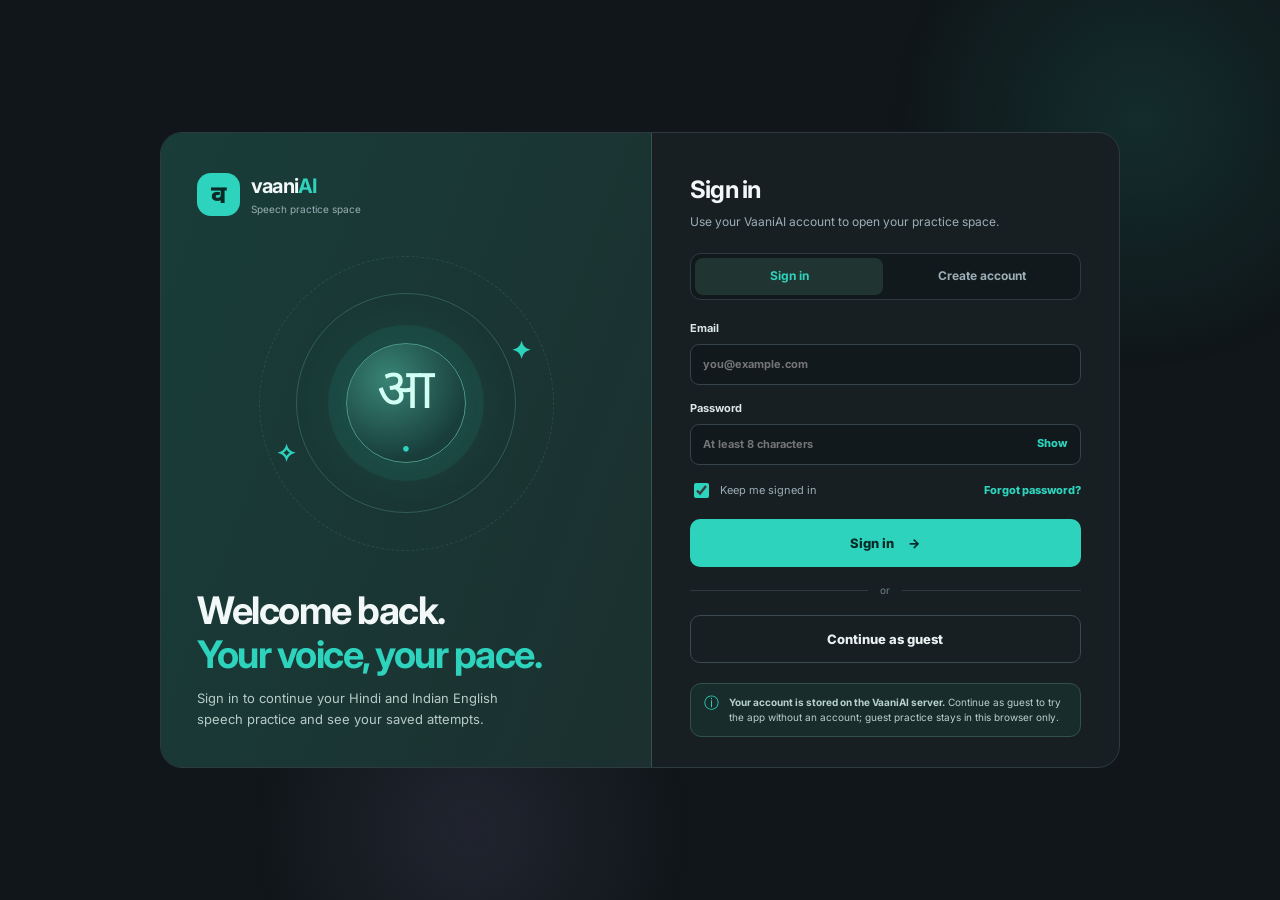
==== commit c4c148f7: "Add files via upload" ====
--- a/index.html
+++ b/index.html
@@ -56,17 +56,16 @@
 
         <label class="field">Password
           <span class="pw-row">
-            <input type="password" id="password" autocomplete="current-password" placeholder="At least 6 characters" required>
+            <input type="password" id="password" autocomplete="current-password" placeholder="At least 8 characters" required>
             <button type="button" class="pw-toggle" id="pwToggle" aria-label="Show password" aria-pressed="false">Show</button>
           </span>
           <span class="field-error" id="passwordError"></span>
         </label>
 
-        <label class="field">I am a
+        <label class="field only-register" id="roleField" hidden>I am a
           <select id="role">
             <option value="Client">Client</option>
             <option value="Clinician">Clinician</option>
-            <option value="Administrator">Administrator</option>
           </select>
         </label>
 
@@ -75,6 +74,7 @@
           <button type="button" class="link-button" id="forgotBtn">Forgot password?</button>
         </div>
 
+        <p class="field-error" id="formError" role="alert"></p>
         <button class="button primary full" type="submit" id="submitBtn">Sign in <span>→</span></button>
         <div class="divider">or</div>
         <button class="button outline full" type="button" id="guestBtn">Continue as guest</button>
@@ -82,7 +82,7 @@
 
       <div class="login-note">
         <span>ⓘ</span>
-        <p><b>Demo sign-in.</b> This page is not connected to the Flask API yet, so no password is checked and nothing is sent to a server. Your name and role are saved in this browser only.</p>
+        <p><b>Your account is stored on the VaaniAI server.</b> Continue as guest to try the app without an account; guest practice stays in this browser only.</p>
       </div>
     </section>
   </div>
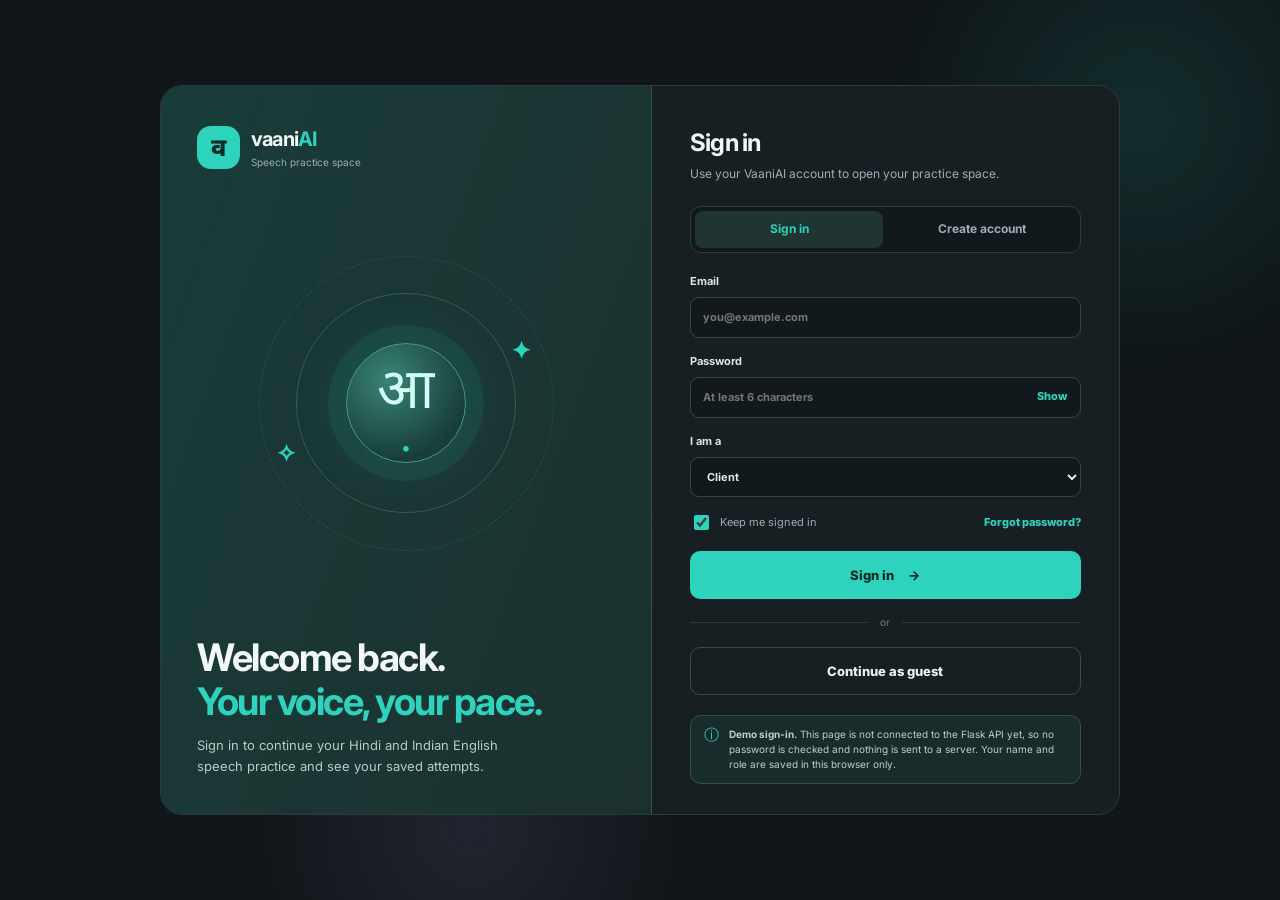
==== commit 6de3f9cc: "Add files via upload" ====
--- a/index.html
+++ b/index.html
@@ -56,16 +56,17 @@
 
         <label class="field">Password
           <span class="pw-row">
-            <input type="password" id="password" autocomplete="current-password" placeholder="At least 8 characters" required>
+            <input type="password" id="password" autocomplete="current-password" placeholder="At least 6 characters" required>
             <button type="button" class="pw-toggle" id="pwToggle" aria-label="Show password" aria-pressed="false">Show</button>
           </span>
           <span class="field-error" id="passwordError"></span>
         </label>
 
-        <label class="field only-register" id="roleField" hidden>I am a
+        <label class="field">I am a
           <select id="role">
             <option value="Client">Client</option>
             <option value="Clinician">Clinician</option>
+            <option value="Administrator">Administrator</option>
           </select>
         </label>
 
@@ -74,7 +75,6 @@
           <button type="button" class="link-button" id="forgotBtn">Forgot password?</button>
         </div>
 
-        <p class="field-error" id="formError" role="alert"></p>
         <button class="button primary full" type="submit" id="submitBtn">Sign in <span>→</span></button>
         <div class="divider">or</div>
         <button class="button outline full" type="button" id="guestBtn">Continue as guest</button>
@@ -82,7 +82,7 @@
 
       <div class="login-note">
         <span>ⓘ</span>
-        <p><b>Your account is stored on the VaaniAI server.</b> Continue as guest to try the app without an account; guest practice stays in this browser only.</p>
+        <p><b>Demo sign-in.</b> This page is not connected to the Flask API yet, so no password is checked and nothing is sent to a server. Your name and role are saved in this browser only.</p>
       </div>
     </section>
   </div>
@@ -96,6 +96,7 @@
       <button class="nav active" data-tab="home"><span>⌂</span> Home</button>
       <button class="nav" data-tab="practice"><span>♫</span> Speech practice</button>
       <button class="nav" data-tab="progress"><span>▥</span> My progress</button>
+      <button class="nav" data-tab="twisters"><span>≈</span> Tongue twisters</button>
       <button class="nav" data-tab="learn"><span>✦</span> Learn & support</button>
     </nav>
     <div class="side-bottom">
@@ -110,7 +111,23 @@
     <header class="topbar">
       <button class="menu-button" id="menuButton" aria-label="Open menu">☰</button>
       <div><p class="overline">HINDI + ENGLISH SPEECH PRACTICE</p><h1 id="pageTitle">Welcome to VaaniAI</h1></div>
-      <div class="top-right"><span class="secure"><i></i> Demo workspace</span><button class="user-chip" id="userChip"><span id="chipInitial">Y</span><span id="chipName">Yuval</span>⌄</button></div>
+      <div class="top-right">
+        <div class="profile-wrap">
+          <button class="user-chip" id="userChip" aria-haspopup="menu" aria-expanded="false" aria-controls="profileMenu"><span id="chipInitial">Y</span><span id="chipName">Yuval</span><span class="chev" aria-hidden="true">⌄</span></button>
+          <div class="profile-menu" id="profileMenu" role="menu" aria-label="Account menu" hidden>
+            <div class="pm-head"><span class="pm-avatar" id="pmAvatar">Y</span><div><strong id="pmName">Yuval</strong><small id="pmRole">Client workspace</small></div></div>
+            <p class="pm-label">ACCOUNT</p>
+            <button class="pm-item" role="menuitem" id="pmEdit"><span>✎</span> Edit name &amp; role</button>
+            <button class="pm-item" role="menuitem" data-go="progress"><span>▥</span> My progress</button>
+            <p class="pm-label">EXPLORE</p>
+            <button class="pm-item" role="menuitem" data-go="twisters"><span>≈</span> Tongue twisters</button>
+            <button class="pm-item" role="menuitem" data-go="practice"><span>♫</span> Speech practice</button>
+            <button class="pm-item" role="menuitem" data-go="learn"><span>✦</span> Learn &amp; support</button>
+            <div class="pm-sep"></div>
+            <button class="pm-item pm-danger" role="menuitem" id="pmLogout"><span>⎋</span> Log out</button>
+          </div>
+        </div>
+      </div>
     </header>
 
     <section class="screen active" id="home">
@@ -137,7 +154,7 @@
     </section>
 
     <section class="screen" id="practice">
-      <div class="page-intro"><div><p class="overline">GUIDED TRAINING · UC2–UC9</p><h2>Speech practice</h2><p>Pick a language, select a sound, listen, and record a practice attempt.</p></div><div class="intro-symbol">♫</div></div>
+      <div class="page-intro"><div><p class="overline">GUIDED TRAINING · UC2–UC9</p><h2>Speech practice</h2><p>Pick a language, select a sound, listen, and record a practice attempt.</p></div></div>
       <div class="safety-note"><span>ⓘ</span><p><b>Friendly reminder:</b> this interface supports practice and reflection only. It does not diagnose a speech disorder or replace a speech-language professional.</p></div>
       <div class="practice-layout">
         <div class="panel practice-settings">
@@ -162,7 +179,7 @@
     </section>
 
     <section class="screen" id="progress">
-      <div class="page-intro"><div><p class="overline">YOUR JOURNEY</p><h2>My progress</h2><p>Review saved attempts and notice your practice habits over time.</p></div><div class="intro-symbol">▥</div></div>
+      <div class="page-intro"><div><p class="overline">YOUR JOURNEY</p><h2>My progress</h2><p>Review saved attempts and notice your practice habits over time.</p></div></div>
       <div class="progress-summary">
         <article class="progress-card"><small>Saved attempts</small><strong id="progressTotal">0</strong><span>Across all practice sessions</span></article>
         <article class="progress-card"><small>Languages explored</small><strong id="languageTotal">0</strong><span>Based on saved attempts</span></article>
@@ -172,8 +189,55 @@
       <div class="role-strip"><span>ⓘ</span><div><b>About progress feedback</b><p>These counts describe saved practice activity only. They are not clinical scores, speech accuracy measurements, or a diagnosis.</p></div></div>
     </section>
 
+    <section class="screen" id="twisters">
+      <div class="page-intro"><div><p class="overline">SOUND PLAY · HINDI + ENGLISH</p><h2>Tongue twisters</h2><p>See where your tongue goes for each sound, then play with fun phrases: slowly first, then faster.</p></div></div>
+      <div class="safety-note"><span>ⓘ</span><p><b>Have fun with it:</b> tongue twisters are meant to be tricky. Stop if your mouth feels tired or sore. This is playful practice, not a speech test or diagnosis.</p></div>
+      <div class="twister-layout">
+        <div class="panel mouth-panel">
+          <div class="panel-title"><span class="number">01</span><div><h3>Where does my tongue go?</h3><p>Pick a sound and watch the tongue move (side view of the mouth).</p></div></div>
+          <div class="mouth-stage">
+            <svg id="mouthSvg" viewBox="30 8 196 190" role="img" aria-labelledby="mouthSvgTitle">
+              <title id="mouthSvgTitle">Side view of a mouth showing where the tongue moves for the chosen sound</title>
+              <defs><marker id="mArrow" viewBox="0 0 10 10" refX="8" refY="5" markerWidth="5" markerHeight="5" orient="auto"><path d="M0,0 L10,5 L0,10 z" fill="#d6eaff"/></marker></defs>
+              <rect class="m-head" x="34" y="14" width="178" height="182" rx="46"/>
+              <path class="m-cavity" d="M196,80 C182,80 172,72 160,63 C136,46 100,44 80,56 C62,66 54,84 52,100 L50,172 C100,184 160,170 194,134 Z"/>
+              <path id="mTongue" class="m-tongue" d=""/>
+              <path class="m-palate" d="M196,80 C182,80 172,72 160,63 C136,46 100,44 80,56 C62,66 54,84 52,100"/>
+              <rect class="m-teeth" x="184" y="76" width="11" height="20" rx="3"/>
+              <rect class="m-teeth" x="184" y="108" width="11" height="20" rx="3"/>
+              <rect id="mLipU" class="m-lip" x="194" y="56" width="24" height="28" rx="11"/>
+              <rect id="mLipL" class="m-lip" x="194" y="118" width="24" height="26" rx="11"/>
+              <path id="mAir" class="m-air" d="" marker-end="url(#mArrow)"/>
+              <circle id="mRing" class="m-ring" r="5" cx="0" cy="0"/>
+              <circle id="mDot" class="m-dot" r="5" cx="0" cy="0"/>
+              <text class="m-label" x="40" y="42">soft palate</text>
+              <text class="m-label" x="108" y="34" text-anchor="middle">hard palate</text>
+              <text class="m-label" x="168" y="50" text-anchor="middle">ridge</text>
+              <text class="m-label" x="190" y="158" text-anchor="middle">teeth</text>
+              <text class="m-label in" x="68" y="164">tongue</text>
+            </svg>
+          </div>
+          <div class="sound-tabs" id="mouthTabs" aria-label="Choose a sound"></div>
+          <div class="mouth-info" id="mouthInfo">
+            <span class="mini-label" id="mouthKicker"></span>
+            <h3 id="mouthTitle"></h3>
+            <ol class="mouth-steps" id="mouthSteps"></ol>
+            <p class="mouth-tip" id="mouthTip"></p>
+            <div class="practice-actions"><button class="button outline" id="mouthHear">▶ Hear the sound</button><button class="button outline" id="mouthReplay">↻ Replay the movement</button></div>
+          </div>
+        </div>
+        <div class="panel twister-panel">
+          <div class="panel-title"><span class="number">02</span><div><h3>Try a tongue twister</h3><p>Listen, then say it along. Tap a move to see how to shape it.</p></div></div>
+          <div class="ladder" aria-label="Practice ladder"><b>1 · Slow</b><span>→</span><b>2 · Normal</b><span>→</span><b>3 · Fast</b></div>
+          <div class="seg" id="twisterFilter" aria-label="Filter by language"><button type="button" data-filter="all" aria-pressed="true">All</button><button type="button" data-filter="hi" aria-pressed="false">हिन्दी</button><button type="button" data-filter="en" aria-pressed="false">English</button></div>
+          <div class="twister-list" id="twisterList"></div>
+          <p class="small-disclaimer">Audio uses your browser’s built-in voice. If a Hindi voice is not installed on your device, add one in your system language settings. Ready to record yourself? <button type="button" class="link-button" data-go="practice">Go to speech practice →</button></p>
+        </div>
+      </div>
+    </section>
+
     <section class="screen" id="learn">
-      <div class="page-intro"><div><p class="overline">SUPPORTIVE PRACTICE</p><h2>Learn & support</h2><p>Simple tips for a calm, positive practice routine.</p></div><div class="intro-symbol">✦</div></div>
+      <div class="page-intro"><div><p class="overline">SUPPORTIVE PRACTICE</p><h2>Learn & support</h2><p>Simple tips for a calm, positive practice routine.</p></div></div>
       <div class="feature-resource"><div class="feature-symbol">आ</div><div><span class="tag">START HERE</span><h3>Make practice feel comfortable</h3><p>Choose a quiet place, keep practice sessions short, and encourage trying without pressure. Every attempt is useful information.</p></div></div>
       <div class="resource-grid">
         <article class="resource-card"><div class="resource-icon teal">耳</div><span class="mini-label">LISTENING</span><h3>Listen before speaking</h3><p>Listen to the example sound carefully. Repeat it at a comfortable pace and take breaks when needed.</p><button class="link-button learn-more" data-topic="listening">Read tips →</button></article>
--- a/styles.css
+++ b/styles.css
@@ -1,6 +1,6 @@
-*{box-sizing:border-box} :root{--bg:#101619;--panel:#171f23;--panel2:#1c282b;--line:#2d3b41;--text:#f2f7f7;--muted:#9baeb6;--teal:#2ed3bd;--teal2:#baf4e9;--violet:#ded5ff;--amber:#ffe2ba;--blue:#d6eaff}body{margin:0;background:var(--bg);color:var(--text);font:14px/1.55 Inter,"Noto Sans Devanagari",sans-serif}button,input,select,textarea{font:inherit}button{cursor:pointer}.app{display:flex;min-height:100vh}.sidebar{width:250px;flex-shrink:0;background:#131a1e;border-right:1px solid var(--line);padding:25px 17px 18px;display:flex;flex-direction:column;min-height:100vh}.brand{display:flex;align-items:center;gap:11px;padding:0 7px 27px;text-decoration:none;color:var(--text)}.logo{width:43px;height:43px;border-radius:14px;display:grid;place-items:center;background:var(--teal);color:#092a26;font-size:25px;font-weight:800}.brand b{font-size:20px;letter-spacing:-.8px}.brand b span{color:var(--teal)}.brand small{display:block;color:var(--muted);font-size:10px;margin-top:0}.user-card{display:flex;align-items:center;gap:10px;padding:14px 9px;border-block:1px solid var(--line);margin-bottom:24px}.user-avatar{width:37px;height:37px;border-radius:50%;display:grid;place-items:center;background:#254d49;color:var(--teal);font-weight:800}.user-card strong{font-size:12px;display:block}.user-card small{font-size:10px;color:var(--muted)}.online-dot{width:7px;height:7px;border-radius:50%;background:var(--teal);margin-left:auto}.sidebar nav{display:grid;gap:7px}.nav{display:flex;gap:13px;align-items:center;border:0;background:transparent;color:#a8b8be;text-align:left;padding:12px 13px;border-radius:10px;font-weight:600}.nav span{width:18px;font-size:19px;text-align:center}.nav:hover,.nav.active{background:#203431;color:var(--teal)}.side-bottom{margin-top:auto}.privacy{display:flex;gap:10px;padding:13px 11px;border:1px solid var(--line);border-radius:12px;color:var(--teal);margin-bottom:12px}.privacy b{display:block;color:#e5f0f0;font-size:11px}.privacy small{display:block;color:var(--muted);font-size:10px;line-height:1.45;margin-top:3px}.side-action{background:transparent;border:0;color:#b5c3c8;padding:10px;width:100%;text-align:left}.side-foot{color:#6f8289;font-size:10px;padding:0 10px}.main{width:calc(100% - 250px);max-width:1600px;padding:26px clamp(20px,4vw,58px) 18px;margin:0 auto}.topbar{display:flex;align-items:center;justify-content:space-between;gap:16px;margin-bottom:28px}.overline{font-size:10px;letter-spacing:1.6px;font-weight:800;color:var(--teal);margin:0 0 6px}.topbar h1{font-size:26px;letter-spacing:-.9px;margin:0}.top-right{display:flex;align-items:center;gap:18px}.secure{font-size:11px;color:var(--muted)}.secure i{display:inline-block;width:7px;height:7px;border-radius:50%;background:var(--teal);margin-right:7px;box-shadow:0 0 0 4px #203b37}.user-chip{display:flex;align-items:center;gap:8px;background:#192226;border:1px solid var(--line);border-radius:24px;padding:5px 10px;color:#e9f0f1;font-size:11px}.user-chip span:first-child{width:25px;height:25px;border-radius:50%;display:grid;place-items:center;background:#254d49;color:var(--teal);font-weight:800}.menu-button{display:none;background:#1b2529;border:1px solid var(--line);color:var(--text);border-radius:9px;padding:8px}.screen{display:none;animation:appear .2s ease}.screen.active{display:block}@keyframes appear{from{opacity:.4;transform:translateY(3px)}to{opacity:1;transform:none}}.welcome{min-height:285px;border:1px solid #31534d;border-radius:20px;background:linear-gradient(110deg,#193d39,#1b302f 62%,#202d30);padding:31px 35px;display:flex;align-items:center;position:relative;overflow:hidden}.welcome-copy{max-width:520px;position:relative;z-index:2}.tag{display:inline-block;border-radius:30px;background:#c7f5e9;color:#17463d;padding:5px 10px;font-size:9px;letter-spacing:.5px;font-weight:800}.welcome h2{font-size:clamp(31px,3.3vw,44px);line-height:1.12;letter-spacing:-1.8px;margin:16px 0 13px}.welcome h2 em{font-style:normal;color:var(--teal)}.welcome p{color:#b7cbc7;font-size:13px;max-width:450px;margin:0 0 22px}.button{display:inline-flex;align-items:center;justify-content:center;gap:14px;padding:11px 16px;border-radius:10px;font-size:12px;font-weight:800;border:1px solid transparent;transition:.15s}.button:hover{transform:translateY(-1px);filter:brightness(1.06)}.primary{background:var(--teal);color:#062a26}.outline{background:transparent;border-color:#3a4a50;color:#e9f0f0}.welcome-art{position:absolute;right:2%;top:0;width:43%;height:100%;display:grid;place-items:center}.ring{position:absolute;width:220px;height:220px;border:1px solid #4e8b7e77;border-radius:50%}.ring2{width:295px;height:295px;border-style:dashed;opacity:.6}.speech-orb{width:120px;height:120px;border-radius:50%;display:grid;place-items:center;background:radial-gradient(circle at 35% 30%,#398476,#183d3a 72%);border:1px solid #4a9987;box-shadow:0 0 0 18px #2ed3bd13,0 0 60px #2ed3bd25;color:#d1fff4;font-size:56px;z-index:2}.speech-orb span{font-size:18px;color:var(--teal)}.wave{position:absolute;display:flex;align-items:center;gap:6px;opacity:.2}.wave i{width:4px;height:28px;background:var(--teal);border-radius:9px}.wave i:nth-child(2n){height:60px}.wave i:nth-child(3n){height:90px}.star{position:absolute;color:var(--teal);font-size:24px}.star1{top:19%;right:20%}.star2{bottom:20%;left:19%}.section-head{display:flex;align-items:end;justify-content:space-between;margin:29px 0 15px}.section-head h2{font-size:20px;margin:0;letter-spacing:-.5px}.date{font-size:11px;color:var(--muted)}.metrics{display:grid;grid-template-columns:repeat(3,minmax(0,1fr));gap:14px}.metric{background:var(--panel);border:1px solid var(--line);border-radius:14px;padding:17px;display:flex;gap:13px;align-items:flex-start}.metric-icon{width:37px;height:37px;flex-shrink:0;border-radius:11px;display:grid;place-items:center;font-size:18px}.metric-icon.teal,.resource-icon.teal{background:#c6f5e9;color:#1d655a}.metric-icon.violet,.resource-icon.violet{background:var(--violet);color:#58438d}.metric-icon.amber,.resource-icon.amber{background:var(--amber);color:#8a5a2c}.resource-icon.blue{background:var(--blue);color:#315d80}.metric small{display:block;color:var(--muted);font-size:10px}.metric strong{display:block;font-size:23px;letter-spacing:-.6px;margin:2px 0}.metric strong.small-strong{font-size:15px}.metric p{font-size:10px;color:#73868d;margin:0}.home-grid{display:grid;grid-template-columns:1.4fr 1fr;gap:14px;margin-top:14px}.panel{background:var(--panel);border:1px solid var(--line);border-radius:15px;padding:21px}.panel-head{display:flex;justify-content:space-between;align-items:center;gap:15px}.panel h3{font-size:16px;margin:0 0 8px;letter-spacing:-.3px}.panel p{color:var(--muted);font-size:12px}.next-step>p{max-width:540px}.arrow-bubble{width:34px;height:34px;border-radius:10px;display:grid;place-items:center;background:#203b37;color:var(--teal);font-size:19px}.link-button{background:transparent;border:0;color:var(--teal);font-size:12px;font-weight:800;padding:8px 0}.encouragement{background:#1c292b}.sun{font-size:24px;color:#f5d294}.encouragement .overline{color:#f5d294}.role-strip{display:flex;gap:12px;align-items:flex-start;margin-top:15px;border:1px solid #2f4a46;background:#172523;border-radius:12px;padding:13px 15px;color:var(--teal)}.role-strip>span{font-size:19px}.role-strip b{color:#e8f3f1;font-size:11px}.role-strip p{font-size:11px;color:#9eb4b0;margin:3px 0 0}.page-intro{display:flex;justify-content:space-between;align-items:center;margin:4px 0 22px}.page-intro h2{font-size:27px;letter-spacing:-.8px;margin:0}.page-intro p:not(.overline){color:var(--muted);font-size:12px;margin:5px 0 0}.intro-symbol{width:55px;height:55px;flex-shrink:0;border-radius:17px;background:#1c3c38;border:1px solid #31524c;color:var(--teal);display:grid;place-items:center;font-size:27px}.safety-note{display:flex;gap:12px;background:#192c2c;border:1px solid #31524b;border-radius:12px;padding:12px 15px;color:#b7d1cc;margin-bottom:16px}.safety-note>span{font-size:18px;color:var(--teal)}.safety-note p{font-size:11px;margin:0}.safety-note b{color:#e9fbf7}.practice-layout{display:grid;grid-template-columns:1.15fr 1fr;gap:15px}.panel-title{display:flex;align-items:center;gap:12px;margin-bottom:22px}.number{width:37px;height:37px;flex-shrink:0;display:grid;place-items:center;background:#244642;color:var(--teal);border-radius:11px;font-weight:800}.panel-title h3{margin:0;font-size:15px}.panel-title p{margin:3px 0 0;font-size:11px}.field{display:flex;flex-direction:column;gap:7px;color:#dce7e8;font-size:11px;font-weight:700;margin-bottom:15px}.field select,.field textarea{width:100%;background:#11191d;border:1px solid #34444a;border-radius:9px;padding:11px 12px;color:#dfe9e9;outline:none}.field select:focus,.field textarea:focus{border-color:var(--teal)}.field textarea{resize:vertical}.sound-card{display:flex;align-items:center;gap:15px;background:#1b2d2d;border:1px solid #31504b;border-radius:13px;padding:15px;margin:18px 0}.sound-letter{width:62px;height:62px;display:grid;place-items:center;background:#c8f5e9;color:#174c42;border-radius:15px;font-size:31px;font-family:"Noto Sans Devanagari",sans-serif}.mini-label{font-size:9px;letter-spacing:1.1px;color:var(--teal);font-weight:800}.sound-card h3{font-size:17px;margin:2px 0}.sound-card p{font-size:11px;margin:0}.word-list{margin-bottom:19px}.word-list>div{display:flex;flex-wrap:wrap;gap:7px;margin-top:8px}.word-chip{border:1px solid #36474c;background:#202a2e;border-radius:8px;padding:5px 9px;color:#dce8e8;font-size:11px}.practice-actions{display:flex;gap:9px;flex-wrap:wrap}.record-status{font-size:10px!important;margin:10px 0 0!important}.record-visual{min-height:190px;display:flex;flex-direction:column;align-items:center;justify-content:center;border:1px dashed #3c5558;background:radial-gradient(circle,#203735,#172124 68%);border-radius:14px;margin-bottom:18px;position:relative;overflow:hidden}.mic-circle{width:60px;height:60px;border-radius:50%;display:grid;place-items:center;background:#264d47;font-size:27px;box-shadow:0 0 0 10px #2ed3bd10}.visual-bars{height:40px;display:flex;align-items:center;gap:4px;margin:11px 0}.visual-bars i{width:3px;height:9px;background:#3f8278;border-radius:5px}.record-visual.recording .visual-bars i{animation:pulse .6s infinite alternate}.visual-bars i:nth-child(2n){animation-delay:.15s}.visual-bars i:nth-child(3n){animation-delay:.3s}@keyframes pulse{to{height:35px;background:var(--teal)}}.record-visual b{font-size:11px}.record-visual small{color:var(--muted);margin-top:3px}.full{width:100%}.small-disclaimer{font-size:10px!important;color:#71868c!important;margin:12px 0 0}.progress-summary{display:grid;grid-template-columns:repeat(3,minmax(0,1fr));gap:14px;margin-bottom:16px}.progress-card{background:var(--panel);border:1px solid var(--line);border-radius:14px;padding:19px}.progress-card small,.progress-card span{display:block;color:var(--muted);font-size:10px}.progress-card strong{display:block;font-size:27px;margin:7px 0 2px}.history-panel{padding:22px}.attempt-history{display:grid;gap:10px;margin-top:16px}.attempt-row{display:flex;justify-content:space-between;gap:14px;padding:14px;border:1px solid #2d3b41;border-radius:11px;background:#141c20}.attempt-row h4{margin:0 0 4px;font-size:12px}.attempt-row p{margin:3px 0;font-size:10px;white-space:pre-wrap}.attempt-tag{font-size:10px;color:var(--teal);white-space:nowrap}.empty{padding:40px 15px;text-align:center;border:1px dashed #35464b;border-radius:12px;color:var(--muted);font-size:12px}.feature-resource{display:flex;gap:18px;align-items:center;padding:23px;background:linear-gradient(110deg,#1b3c38,#202c2d);border:1px solid #34534d;border-radius:16px;margin-bottom:16px}.feature-symbol{width:68px;height:68px;flex-shrink:0;display:grid;place-items:center;background:#2c655a;border-radius:18px;color:#d3fff3;font-size:34px;font-family:"Noto Sans Devanagari",sans-serif}.feature-resource h3{font-size:19px;margin:10px 0 4px}.feature-resource p{font-size:12px;color:#b6c9c5;margin:0;max-width:720px}.resource-grid{display:grid;grid-template-columns:repeat(2,minmax(0,1fr));gap:14px}.resource-card{padding:20px;background:var(--panel);border:1px solid var(--line);border-radius:14px}.resource-icon{width:39px;height:39px;border-radius:11px;display:grid;place-items:center;font-size:18px;margin-bottom:13px}.resource-card h3{font-size:15px;margin:7px 0}.resource-card p{font-size:11px;color:var(--muted);min-height:42px}.main footer{display:flex;justify-content:space-between;gap:10px;border-top:1px solid var(--line);padding-top:16px;margin-top:30px;color:#71848b;font-size:10px}.toast{position:fixed;right:24px;bottom:24px;z-index:30;background:#d1f8ed;color:#133c36;padding:13px 17px;border-radius:10px;box-shadow:0 10px 30px #0005;font-weight:800;font-size:12px;opacity:0;transform:translateY(8px);pointer-events:none;transition:.2s}.toast.show{opacity:1;transform:none}.modal-shade{position:fixed;inset:0;background:#0009;display:grid;place-items:center;padding:20px;z-index:40}.modal-shade[hidden]{display:none}.modal{width:min(100%,470px);background:#172125;border:1px solid var(--line);border-radius:17px;padding:27px;position:relative}.modal h2{margin:0 0 12px;font-size:22px}.modal li,.modal p{font-size:12px;color:#b7c7cc}.modal-x{position:absolute;right:15px;top:10px;border:0;background:none;color:var(--muted);font-size:27px}.menu-button{font-size:18px}
+*{box-sizing:border-box} :root{--bg:#101619;--panel:#171f23;--panel2:#1c282b;--line:#2d3b41;--text:#f2f7f7;--muted:#9baeb6;--teal:#2ed3bd;--teal2:#baf4e9;--violet:#ded5ff;--amber:#ffe2ba;--blue:#d6eaff}body{margin:0;background:var(--bg);color:var(--text);font:14px/1.55 Inter,"Noto Sans Devanagari",sans-serif}button,input,select,textarea{font:inherit}button{cursor:pointer}.app{display:flex;min-height:100vh}.sidebar{width:250px;flex-shrink:0;background:#131a1e;border-right:1px solid var(--line);padding:25px 17px 18px;display:flex;flex-direction:column;min-height:100vh}.brand{display:flex;align-items:center;gap:11px;padding:0 7px 27px;text-decoration:none;color:var(--text)}.logo{width:43px;height:43px;border-radius:14px;display:grid;place-items:center;background:var(--teal);color:#092a26;font-size:25px;font-weight:800}.brand b{font-size:20px;letter-spacing:-.8px}.brand b span{color:var(--teal)}.brand small{display:block;color:var(--muted);font-size:10px;margin-top:0}.user-card{display:flex;align-items:center;gap:10px;padding:14px 9px;border-block:1px solid var(--line);margin-bottom:24px}.user-avatar{width:37px;height:37px;border-radius:50%;display:grid;place-items:center;background:#254d49;color:var(--teal);font-weight:800}.user-card strong{font-size:12px;display:block}.user-card small{font-size:10px;color:var(--muted)}.online-dot{width:7px;height:7px;border-radius:50%;background:var(--teal);margin-left:auto}.sidebar nav{display:grid;gap:7px}.nav{display:flex;gap:13px;align-items:center;border:0;background:transparent;color:#a8b8be;text-align:left;padding:12px 13px;border-radius:10px;font-weight:600}.nav span{width:18px;font-size:19px;text-align:center}.nav:hover,.nav.active{background:#203431;color:var(--teal)}.side-bottom{margin-top:auto}.privacy{display:flex;gap:10px;padding:13px 11px;border:1px solid var(--line);border-radius:12px;color:var(--teal);margin-bottom:12px}.privacy b{display:block;color:#e5f0f0;font-size:11px}.privacy small{display:block;color:var(--muted);font-size:10px;line-height:1.45;margin-top:3px}.side-action{background:transparent;border:0;color:#b5c3c8;padding:10px;width:100%;text-align:left}.side-foot{color:#6f8289;font-size:10px;padding:0 10px}.main{width:calc(100% - 250px);max-width:1600px;padding:26px clamp(20px,4vw,58px) 18px;margin:0 auto}.topbar{display:flex;align-items:center;justify-content:space-between;gap:16px;margin-bottom:28px}.overline{font-size:10px;letter-spacing:1.6px;font-weight:800;color:var(--teal);margin:0 0 6px}.topbar h1{font-size:26px;letter-spacing:-.9px;margin:0}.top-right{display:flex;align-items:center;gap:18px}.user-chip{display:flex;align-items:center;gap:8px;background:#192226;border:1px solid var(--line);border-radius:24px;padding:5px 10px;color:#e9f0f1;font-size:11px}.user-chip span:first-child{width:25px;height:25px;border-radius:50%;display:grid;place-items:center;background:#254d49;color:var(--teal);font-weight:800}.menu-button{display:none;background:#1b2529;border:1px solid var(--line);color:var(--text);border-radius:9px;padding:8px}.screen{display:none;animation:appear .2s ease}.screen.active{display:block}@keyframes appear{from{opacity:.4;transform:translateY(3px)}to{opacity:1;transform:none}}.welcome{min-height:285px;border:1px solid #31534d;border-radius:20px;background:linear-gradient(110deg,#193d39,#1b302f 62%,#202d30);padding:31px 35px;display:flex;align-items:center;position:relative;overflow:hidden}.welcome-copy{max-width:520px;position:relative;z-index:2}.tag{display:inline-block;border-radius:30px;background:#c7f5e9;color:#17463d;padding:5px 10px;font-size:9px;letter-spacing:.5px;font-weight:800}.welcome h2{font-size:clamp(31px,3.3vw,44px);line-height:1.12;letter-spacing:-1.8px;margin:16px 0 13px}.welcome h2 em{font-style:normal;color:var(--teal)}.welcome p{color:#b7cbc7;font-size:13px;max-width:450px;margin:0 0 22px}.button{display:inline-flex;align-items:center;justify-content:center;gap:14px;padding:11px 16px;border-radius:10px;font-size:12px;font-weight:800;border:1px solid transparent;transition:.15s}.button:hover{transform:translateY(-1px);filter:brightness(1.06)}.primary{background:var(--teal);color:#062a26}.outline{background:transparent;border-color:#3a4a50;color:#e9f0f0}.welcome-art{position:absolute;right:2%;top:0;width:43%;height:100%;display:grid;place-items:center}.ring{position:absolute;width:220px;height:220px;border:1px solid #4e8b7e77;border-radius:50%}.ring2{width:295px;height:295px;border-style:dashed;opacity:.6}.speech-orb{width:120px;height:120px;border-radius:50%;display:grid;place-items:center;background:radial-gradient(circle at 35% 30%,#398476,#183d3a 72%);border:1px solid #4a9987;box-shadow:0 0 0 18px #2ed3bd13,0 0 60px #2ed3bd25;color:#d1fff4;font-size:56px;z-index:2}.speech-orb span{font-size:18px;color:var(--teal)}.wave{position:absolute;display:flex;align-items:center;gap:6px;opacity:.2}.wave i{width:4px;height:28px;background:var(--teal);border-radius:9px}.wave i:nth-child(2n){height:60px}.wave i:nth-child(3n){height:90px}.star{position:absolute;color:var(--teal);font-size:24px}.star1{top:19%;right:20%}.star2{bottom:20%;left:19%}.section-head{display:flex;align-items:end;justify-content:space-between;margin:29px 0 15px}.section-head h2{font-size:20px;margin:0;letter-spacing:-.5px}.date{font-size:11px;color:var(--muted)}.metrics{display:grid;grid-template-columns:repeat(3,minmax(0,1fr));gap:14px}.metric{background:var(--panel);border:1px solid var(--line);border-radius:14px;padding:17px;display:flex;gap:13px;align-items:flex-start}.metric-icon{width:37px;height:37px;flex-shrink:0;border-radius:11px;display:grid;place-items:center;font-size:18px}.metric-icon.teal,.resource-icon.teal{background:#c6f5e9;color:#1d655a}.metric-icon.violet,.resource-icon.violet{background:var(--violet);color:#58438d}.metric-icon.amber,.resource-icon.amber{background:var(--amber);color:#8a5a2c}.resource-icon.blue{background:var(--blue);color:#315d80}.metric small{display:block;color:var(--muted);font-size:10px}.metric strong{display:block;font-size:23px;letter-spacing:-.6px;margin:2px 0}.metric strong.small-strong{font-size:15px}.metric p{font-size:10px;color:#73868d;margin:0}.home-grid{display:grid;grid-template-columns:1.4fr 1fr;gap:14px;margin-top:14px}.panel{background:var(--panel);border:1px solid var(--line);border-radius:15px;padding:21px}.panel-head{display:flex;justify-content:space-between;align-items:center;gap:15px}.panel h3{font-size:16px;margin:0 0 8px;letter-spacing:-.3px}.panel p{color:var(--muted);font-size:12px}.next-step>p{max-width:540px}.arrow-bubble{width:34px;height:34px;border-radius:10px;display:grid;place-items:center;background:#203b37;color:var(--teal);font-size:19px}.link-button{background:transparent;border:0;color:var(--teal);font-size:12px;font-weight:800;padding:8px 0}.encouragement{background:#1c292b}.sun{font-size:24px;color:#f5d294}.encouragement .overline{color:#f5d294}.role-strip{display:flex;gap:12px;align-items:flex-start;margin-top:15px;border:1px solid #2f4a46;background:#172523;border-radius:12px;padding:13px 15px;color:var(--teal)}.role-strip>span{font-size:19px}.role-strip b{color:#e8f3f1;font-size:11px}.role-strip p{font-size:11px;color:#9eb4b0;margin:3px 0 0}.page-intro{display:flex;justify-content:space-between;align-items:center;margin:4px 0 22px}.page-intro h2{font-size:27px;letter-spacing:-.8px;margin:0}.page-intro p:not(.overline){color:var(--muted);font-size:12px;margin:5px 0 0}.safety-note{display:flex;gap:12px;background:#192c2c;border:1px solid #31524b;border-radius:12px;padding:12px 15px;color:#b7d1cc;margin-bottom:16px}.safety-note>span{font-size:18px;color:var(--teal)}.safety-note p{font-size:11px;margin:0}.safety-note b{color:#e9fbf7}.practice-layout{display:grid;grid-template-columns:1.15fr 1fr;gap:15px}.panel-title{display:flex;align-items:center;gap:12px;margin-bottom:22px}.number{width:37px;height:37px;flex-shrink:0;display:grid;place-items:center;background:#244642;color:var(--teal);border-radius:11px;font-weight:800}.panel-title h3{margin:0;font-size:15px}.panel-title p{margin:3px 0 0;font-size:11px}.field{display:flex;flex-direction:column;gap:7px;color:#dce7e8;font-size:11px;font-weight:700;margin-bottom:15px}.field select,.field textarea{width:100%;background:#11191d;border:1px solid #34444a;border-radius:9px;padding:11px 12px;color:#dfe9e9;outline:none}.field select:focus,.field textarea:focus{border-color:var(--teal)}.field textarea{resize:vertical}.sound-card{display:flex;align-items:center;gap:15px;background:#1b2d2d;border:1px solid #31504b;border-radius:13px;padding:15px;margin:18px 0}.sound-letter{width:62px;height:62px;display:grid;place-items:center;background:#c8f5e9;color:#174c42;border-radius:15px;font-size:31px;font-family:"Noto Sans Devanagari",sans-serif}.mini-label{font-size:9px;letter-spacing:1.1px;color:var(--teal);font-weight:800}.sound-card h3{font-size:17px;margin:2px 0}.sound-card p{font-size:11px;margin:0}.word-list{margin-bottom:19px}.word-list>div{display:flex;flex-wrap:wrap;gap:7px;margin-top:8px}.word-chip{border:1px solid #36474c;background:#202a2e;border-radius:8px;padding:5px 9px;color:#dce8e8;font-size:11px}.practice-actions{display:flex;gap:9px;flex-wrap:wrap}.record-status{font-size:10px!important;margin:10px 0 0!important}.record-visual{min-height:190px;display:flex;flex-direction:column;align-items:center;justify-content:center;border:1px dashed #3c5558;background:radial-gradient(circle,#203735,#172124 68%);border-radius:14px;margin-bottom:18px;position:relative;overflow:hidden}.mic-circle{width:60px;height:60px;border-radius:50%;display:grid;place-items:center;background:#264d47;font-size:27px;box-shadow:0 0 0 10px #2ed3bd10}.visual-bars{height:40px;display:flex;align-items:center;gap:4px;margin:11px 0}.visual-bars i{width:3px;height:9px;background:#3f8278;border-radius:5px}.record-visual.recording .visual-bars i{animation:pulse .6s infinite alternate}.visual-bars i:nth-child(2n){animation-delay:.15s}.visual-bars i:nth-child(3n){animation-delay:.3s}@keyframes pulse{to{height:35px;background:var(--teal)}}.record-visual b{font-size:11px}.record-visual small{color:var(--muted);margin-top:3px}.full{width:100%}.small-disclaimer{font-size:10px!important;color:#71868c!important;margin:12px 0 0}.progress-summary{display:grid;grid-template-columns:repeat(3,minmax(0,1fr));gap:14px;margin-bottom:16px}.progress-card{background:var(--panel);border:1px solid var(--line);border-radius:14px;padding:19px}.progress-card small,.progress-card span{display:block;color:var(--muted);font-size:10px}.progress-card strong{display:block;font-size:27px;margin:7px 0 2px}.history-panel{padding:22px}.attempt-history{display:grid;gap:10px;margin-top:16px}.attempt-row{display:flex;justify-content:space-between;gap:14px;padding:14px;border:1px solid #2d3b41;border-radius:11px;background:#141c20}.attempt-row h4{margin:0 0 4px;font-size:12px}.attempt-row p{margin:3px 0;font-size:10px;white-space:pre-wrap}.attempt-tag{font-size:10px;color:var(--teal);white-space:nowrap}.empty{padding:40px 15px;text-align:center;border:1px dashed #35464b;border-radius:12px;color:var(--muted);font-size:12px}.feature-resource{display:flex;gap:18px;align-items:center;padding:23px;background:linear-gradient(110deg,#1b3c38,#202c2d);border:1px solid #34534d;border-radius:16px;margin-bottom:16px}.feature-symbol{width:68px;height:68px;flex-shrink:0;display:grid;place-items:center;background:#2c655a;border-radius:18px;color:#d3fff3;font-size:34px;font-family:"Noto Sans Devanagari",sans-serif}.feature-resource h3{font-size:19px;margin:10px 0 4px}.feature-resource p{font-size:12px;color:#b6c9c5;margin:0;max-width:720px}.resource-grid{display:grid;grid-template-columns:repeat(2,minmax(0,1fr));gap:14px}.resource-card{padding:20px;background:var(--panel);border:1px solid var(--line);border-radius:14px}.resource-icon{width:39px;height:39px;border-radius:11px;display:grid;place-items:center;font-size:18px;margin-bottom:13px}.resource-card h3{font-size:15px;margin:7px 0}.resource-card p{font-size:11px;color:var(--muted);min-height:42px}.main footer{display:flex;justify-content:space-between;gap:10px;border-top:1px solid var(--line);padding-top:16px;margin-top:30px;color:#71848b;font-size:10px}.toast{position:fixed;right:24px;bottom:24px;z-index:30;background:#d1f8ed;color:#133c36;padding:13px 17px;border-radius:10px;box-shadow:0 10px 30px #0005;font-weight:800;font-size:12px;opacity:0;transform:translateY(8px);pointer-events:none;transition:.2s}.toast.show{opacity:1;transform:none}.modal-shade{position:fixed;inset:0;background:#0009;display:grid;place-items:center;padding:20px;z-index:40}.modal-shade[hidden]{display:none}.modal{width:min(100%,470px);background:#172125;border:1px solid var(--line);border-radius:17px;padding:27px;position:relative}.modal h2{margin:0 0 12px;font-size:22px}.modal li,.modal p{font-size:12px;color:#b7c7cc}.modal-x{position:absolute;right:15px;top:10px;border:0;background:none;color:var(--muted);font-size:27px}.menu-button{font-size:18px}
 @media(max-width:1050px){.sidebar{width:220px}.main{width:calc(100% - 220px);padding:23px}.welcome{padding:26px}.welcome-art{right:-7%;width:42%}.home-grid{grid-template-columns:1fr}.practice-layout{grid-template-columns:1fr}.metrics{gap:9px}.metric{padding:13px;gap:9px}}
-@media(max-width:720px){.app{display:block}.sidebar{position:fixed;z-index:50;left:-270px;top:0;bottom:0;width:250px;transition:left .25s;box-shadow:15px 0 35px #0005}.sidebar.open{left:0}.main{width:100%;padding:18px 15px}.topbar{justify-content:flex-start;gap:10px;margin-bottom:22px}.menu-button{display:block}.topbar h1{font-size:21px}.top-right{margin-left:auto;gap:7px}.secure{display:none}.user-chip{padding:4px 6px}.user-chip #chipName{display:none}.welcome{min-height:330px;padding:24px 20px;align-items:flex-start}.welcome h2{font-size:33px}.welcome-copy{max-width:100%}.welcome p{max-width:95%}.welcome-art{width:80%;height:150px;right:-22%;top:auto;bottom:-20px;opacity:.35}.speech-orb{width:85px;height:85px;font-size:42px}.ring{width:150px;height:150px}.ring2{width:205px;height:205px}.section-head{align-items:flex-start;flex-direction:column;gap:8px}.section-head h2{font-size:18px}.metrics,.progress-summary{grid-template-columns:1fr}.metric{align-items:center}.metric-icon{flex-shrink:0}.page-intro h2{font-size:23px}.intro-symbol{width:45px;height:45px}.page-intro{gap:10px}.practice-actions .button{flex:1}.panel{padding:17px}.form-footer{flex-direction:column}.resource-grid{grid-template-columns:1fr}.feature-resource{align-items:flex-start;padding:17px;gap:13px}.feature-symbol{width:48px;height:48px;font-size:25px}.feature-resource h3{font-size:16px}.main footer{flex-direction:column}.panel-head{align-items:flex-start}.attempt-row{flex-direction:column}.attempt-tag{white-space:normal}}
+@media(max-width:720px){.app{display:block}.sidebar{position:fixed;z-index:50;left:-270px;top:0;bottom:0;width:250px;transition:left .25s;box-shadow:15px 0 35px #0005}.sidebar.open{left:0}.main{width:100%;padding:18px 15px}.topbar{justify-content:flex-start;gap:10px;margin-bottom:22px}.menu-button{display:block}.topbar h1{font-size:21px}.top-right{margin-left:auto;gap:7px}.user-chip{padding:4px 6px}.user-chip #chipName{display:none}.welcome{min-height:330px;padding:24px 20px;align-items:flex-start}.welcome h2{font-size:33px}.welcome-copy{max-width:100%}.welcome p{max-width:95%}.welcome-art{width:80%;height:150px;right:-22%;top:auto;bottom:-20px;opacity:.35}.speech-orb{width:85px;height:85px;font-size:42px}.ring{width:150px;height:150px}.ring2{width:205px;height:205px}.section-head{align-items:flex-start;flex-direction:column;gap:8px}.section-head h2{font-size:18px}.metrics,.progress-summary{grid-template-columns:1fr}.metric{align-items:center}.metric-icon{flex-shrink:0}.page-intro h2{font-size:23px}.page-intro{gap:10px}.practice-actions .button{flex:1}.panel{padding:17px}.form-footer{flex-direction:column}.resource-grid{grid-template-columns:1fr}.feature-resource{align-items:flex-start;padding:17px;gap:13px}.feature-symbol{width:48px;height:48px;font-size:25px}.feature-resource h3{font-size:16px}.main footer{flex-direction:column}.panel-head{align-items:flex-start}.attempt-row{flex-direction:column}.attempt-tag{white-space:normal}}
 
 /* ===== Login screen (merged from login.css) ===== */
 .login-shell{min-height:100vh;display:grid;place-items:center;padding:24px}
@@ -60,3 +60,75 @@
 html.logged-out .app{display:none}
 #loginOrbLetter{display:inline-block;font-style:normal;transition:opacity .3s,transform .35s var(--ease-spring)}
 #loginOrbLetter.out{opacity:0;transform:scale(.6) translateY(10px)}
+
+
+/* ===== Profile dropdown ===== */
+.profile-wrap{position:relative}
+.user-chip{cursor:pointer}
+.user-chip .chev{display:inline-block;font-size:13px;line-height:1;margin-left:2px;transition:transform .25s var(--ease-spring,ease)}
+.user-chip[aria-expanded="true"]{border-color:var(--teal)}
+.user-chip[aria-expanded="true"] .chev{transform:rotate(180deg)}
+.profile-menu{position:absolute;right:0;top:calc(100% + 10px);width:252px;z-index:35;background:#172125;border:1px solid var(--line);border-radius:14px;padding:8px;box-shadow:0 18px 44px #000a}
+.profile-menu[hidden]{display:none}
+.pm-head{display:flex;gap:10px;align-items:center;padding:10px 10px 12px;border-bottom:1px solid var(--line);margin-bottom:4px}
+.pm-avatar{width:36px;height:36px;flex-shrink:0;border-radius:50%;display:grid;place-items:center;background:#254d49;color:var(--teal);font-weight:800}
+.pm-head strong{display:block;font-size:12px}
+.pm-head small{display:block;color:var(--muted);font-size:10px}
+.pm-label{font-size:9px;letter-spacing:1.4px;font-weight:800;color:#6f8289;margin:10px 10px 4px}
+.pm-item{display:flex;align-items:center;gap:11px;width:100%;border:0;background:transparent;color:#d5e2e3;text-align:left;padding:9px 10px;border-radius:9px;font-size:12px;font-weight:600}
+.pm-item span{width:18px;text-align:center;color:var(--teal);font-size:15px}
+.pm-item:hover,.pm-item:focus-visible{background:#203431;color:var(--teal)}
+.pm-sep{height:1px;background:var(--line);margin:8px 4px}
+.pm-danger span{color:#ff9d94}
+.pm-danger:hover,.pm-danger:focus-visible{background:#2c1f20;color:#ff9d94}
+
+/* ===== Tongue twisters ===== */
+.twister-layout{display:grid;grid-template-columns:.95fr 1fr;gap:15px;align-items:start}
+.mouth-panel{position:sticky;top:16px;max-height:calc(100vh - 32px);overflow-y:auto}
+.mouth-stage{background:radial-gradient(circle at 50% 40%,#203735,#141c20 72%);border:1px solid #2f4a46;border-radius:14px;padding:10px;margin-bottom:14px}
+.mouth-stage svg{display:block;width:100%;height:auto;max-height:300px}
+.m-head{fill:#1a282b;stroke:#2d3b41;stroke-width:1.5}
+.m-cavity{fill:#0c1416}
+.m-palate{fill:none;stroke:#7fd8c8;stroke-width:2.2;stroke-linecap:round}
+.m-tongue{fill:#ff9d94;stroke:#e87b72;stroke-width:1.2;stroke-linejoin:round}
+.m-teeth{fill:#f2f7f7}
+.m-lip{fill:#d9737b}
+.m-air{fill:none;stroke:#d6eaff;stroke-width:2;stroke-dasharray:5 5;stroke-linecap:round;opacity:0;transition:opacity .3s}
+.m-air.on{opacity:1}
+.m-dot{fill:var(--teal);stroke:#062a26;stroke-width:1.5;opacity:0;transition:opacity .3s}
+.m-ring{fill:none;stroke:var(--teal);stroke-width:2;opacity:0;transform-box:fill-box;transform-origin:center}
+.m-dot.on{opacity:1}
+.m-label{fill:#7f959c;font-size:8px;font-family:Inter,sans-serif;letter-spacing:.3px}
+.m-label.in{fill:#4a1713;font-weight:700}
+.sound-tabs{display:flex;flex-wrap:wrap;gap:7px;margin-bottom:16px}
+.sound-tabs button{border:1px solid #36474c;background:#202a2e;color:#dce8e8;border-radius:8px;padding:6px 10px;font-size:11px;font-weight:700;transition:background .2s,border-color .2s,color .2s}
+.sound-tabs button:hover{border-color:var(--teal);color:var(--teal)}
+.sound-tabs button[aria-pressed="true"]{background:var(--teal);border-color:var(--teal);color:#062a26}
+.mouth-info h3{font-size:17px;margin:3px 0 8px}
+.mouth-steps{margin:0 0 12px;padding-left:20px;color:#b7c7cc;font-size:12px}
+.mouth-steps li{margin:6px 0;padding-left:2px}
+.panel p.mouth-tip{font-size:11px;background:#192c2c;border:1px solid #31524b;border-radius:10px;padding:9px 12px;color:#b7d1cc;margin:0 0 14px}
+.ladder{display:flex;align-items:center;gap:8px;flex-wrap:wrap;margin:0 0 14px;font-size:11px;color:var(--muted)}
+.ladder b{background:#1c292b;border:1px solid #31504b;border-radius:20px;padding:4px 11px;color:#dff4ef;font-weight:700;font-size:11px}
+.seg{display:inline-flex;gap:4px;padding:4px;background:#11191d;border:1px solid var(--line);border-radius:11px;margin-bottom:14px}
+.seg button{border:0;background:transparent;color:var(--muted);padding:7px 15px;border-radius:8px;font-size:12px;font-weight:700;transition:background .2s,color .2s}
+.seg button[aria-pressed="true"]{background:#203431;color:var(--teal)}
+.twister-list{display:grid;gap:11px}
+.twister{border:1px solid #2d3b41;background:#141c20;border-radius:13px;padding:15px}
+.tw-top{display:flex;justify-content:space-between;align-items:center;margin-bottom:10px}
+.lvl{font-size:9px;font-weight:800;letter-spacing:.7px;border-radius:20px;padding:4px 9px}
+.lvl.easy{background:#c6f5e9;color:#1d655a}
+.lvl.medium{background:var(--amber);color:#8a5a2c}
+.lvl.hard{background:var(--violet);color:#58438d}
+.panel .tw-text{font-size:19px;line-height:1.4;font-weight:700;color:var(--text);margin:0 0 4px;letter-spacing:-.3px}
+.panel .tw-roman{font-size:11px;color:#7f959c;font-style:italic;margin:0 0 12px}
+.tw-focus{display:flex;flex-wrap:wrap;align-items:center;gap:6px;margin:12px 0}
+.tw-focus .mini-label{margin-right:4px}
+.tw-focus button{border:1px solid #36474c;background:#202a2e;border-radius:8px;padding:4px 9px;color:#dce8e8;font-size:11px;font-weight:600;transition:border-color .2s,color .2s}
+.tw-focus button:hover{border-color:var(--teal);color:var(--teal)}
+.tw-actions{display:flex;gap:8px;flex-wrap:wrap}
+.tw-actions .button{flex:1;min-width:84px}
+.button.sm{padding:8px 12px;font-size:11px}
+.button.sm.is-speaking{border-color:var(--teal);color:var(--teal)}
+@media(max-width:1050px){.twister-layout{grid-template-columns:1fr}.mouth-panel{position:static;max-height:none;overflow:visible}}
+@media(max-width:720px){.sidebar{overflow-y:auto}.profile-menu{width:min(252px,calc(100vw - 30px))}.panel .tw-text{font-size:17px}}
--- a/animations.css
+++ b/animations.css
@@ -37,14 +37,14 @@
 .logo{transition:transform .35s var(--ease-spring);animation:bump .8s var(--ease-spring) .2s backwards}
 .brand:hover .logo{transform:rotate(-8deg) scale(1.08)}
 .user-card{animation:riseIn .5s var(--ease-out) .2s backwards}
-.online-dot,.secure i{animation:ping 2s ease-out infinite}
-.secure i{box-shadow:none}
+.online-dot{animation:ping 2s ease-out infinite}
 
 .nav{position:relative;transition:background .25s,color .25s,transform .25s var(--ease-out);animation:riseIn .5s var(--ease-out) backwards}
 .sidebar nav .nav:nth-child(1){animation-delay:.3s}
 .sidebar nav .nav:nth-child(2){animation-delay:.36s}
 .sidebar nav .nav:nth-child(3){animation-delay:.42s}
 .sidebar nav .nav:nth-child(4){animation-delay:.48s}
+.sidebar nav .nav:nth-child(5){animation-delay:.54s}
 .nav:hover{transform:translateX(4px)}
 .nav span{display:inline-block;transition:transform .3s var(--ease-spring)}
 .nav:hover span{transform:rotate(-12deg) scale(1.2)}
@@ -74,10 +74,10 @@
 .screen.active>*:nth-child(n+6){animation-delay:.34s}
 /* grids hand the stagger down to their own children */
 .screen.active>.metrics,.screen.active>.progress-summary,.screen.active>.home-grid,
-.screen.active>.resource-grid,.screen.active>.practice-layout{animation:none}
-.metrics>*,.progress-summary>*,.home-grid>*,.resource-grid>*,.practice-layout>*{animation:riseIn .6s var(--ease-out) backwards}
-.metrics>:nth-child(1),.progress-summary>:nth-child(1),.home-grid>:nth-child(1),.resource-grid>:nth-child(1),.practice-layout>:nth-child(1){animation-delay:.2s}
-.metrics>:nth-child(2),.progress-summary>:nth-child(2),.home-grid>:nth-child(2),.resource-grid>:nth-child(2),.practice-layout>:nth-child(2){animation-delay:.28s}
+.screen.active>.resource-grid,.screen.active>.practice-layout,.screen.active>.twister-layout{animation:none}
+.metrics>*,.progress-summary>*,.home-grid>*,.resource-grid>*,.practice-layout>*,.twister-layout>*{animation:riseIn .6s var(--ease-out) backwards}
+.metrics>:nth-child(1),.progress-summary>:nth-child(1),.home-grid>:nth-child(1),.resource-grid>:nth-child(1),.practice-layout>:nth-child(1),.twister-layout>:nth-child(1){animation-delay:.2s}
+.metrics>:nth-child(2),.progress-summary>:nth-child(2),.home-grid>:nth-child(2),.resource-grid>:nth-child(2),.practice-layout>:nth-child(2),.twister-layout>:nth-child(2){animation-delay:.28s}
 .metrics>:nth-child(3),.progress-summary>:nth-child(3),.resource-grid>:nth-child(3){animation-delay:.36s}
 .resource-grid>:nth-child(4){animation-delay:.44s}
 
@@ -126,8 +126,7 @@
 }
 .metric,.progress-card,.resource-card,.panel{position:relative}
 .metric-icon,.resource-icon,.arrow-bubble{transition:transform .35s var(--ease-spring)}
-.intro-symbol,.feature-symbol{animation:bob 4s ease-in-out infinite}
-.feature-symbol{animation-duration:3.4s}
+.feature-symbol{animation:bob 3.4s ease-in-out infinite}
 
 @media(hover:hover){
   .metric:hover,.progress-card:hover,.resource-card:hover{transform:translateY(-4px);border-color:#3f6a63;box-shadow:0 14px 34px #0006,0 0 0 1px #2ed3bd22}
@@ -255,6 +254,23 @@
   to{opacity:0;transform:translate(calc(var(--x) + var(--dx)),calc(var(--y) + var(--dy))) scale(1.2) rotate(var(--rot))}
 }
 
+/* ---------- Profile dropdown ---------- */
+.profile-menu:not([hidden]){animation:menuIn .32s var(--ease-spring) backwards;transform-origin:top right}
+@keyframes menuIn{from{opacity:0;transform:translateY(-8px) scale(.94)}}
+.pm-item{transition:background .2s,color .2s,transform .2s var(--ease-out)}
+.pm-item:hover{transform:translateX(3px)}
+
+/* ---------- Tongue twisters ---------- */
+.m-air.on{animation:airFlow 1s linear infinite}
+@keyframes airFlow{to{stroke-dashoffset:-20}}
+.m-ring.on{animation:dotRing 1.4s ease-out infinite}
+@keyframes dotRing{from{transform:scale(1);opacity:.9}to{transform:scale(3.2);opacity:0}}
+.mouth-info.swap>*{animation:riseIn .4s var(--ease-out) backwards}
+.sound-tabs button:active,.seg button:active,.tw-focus button:active{transform:scale(.94)}
+.twister{transition:border-color .3s,transform .3s var(--ease-out);animation:riseIn .5s var(--ease-out) backwards}
+.twister:nth-child(2){animation-delay:.05s}.twister:nth-child(3){animation-delay:.1s}.twister:nth-child(n+4){animation-delay:.15s}
+@media(hover:hover){.twister:hover{border-color:#3f6a63}}
+
 /* ---------- Respect "reduce motion" ---------- */
 @media(prefers-reduced-motion:reduce){
   *,*::before,*::after{
